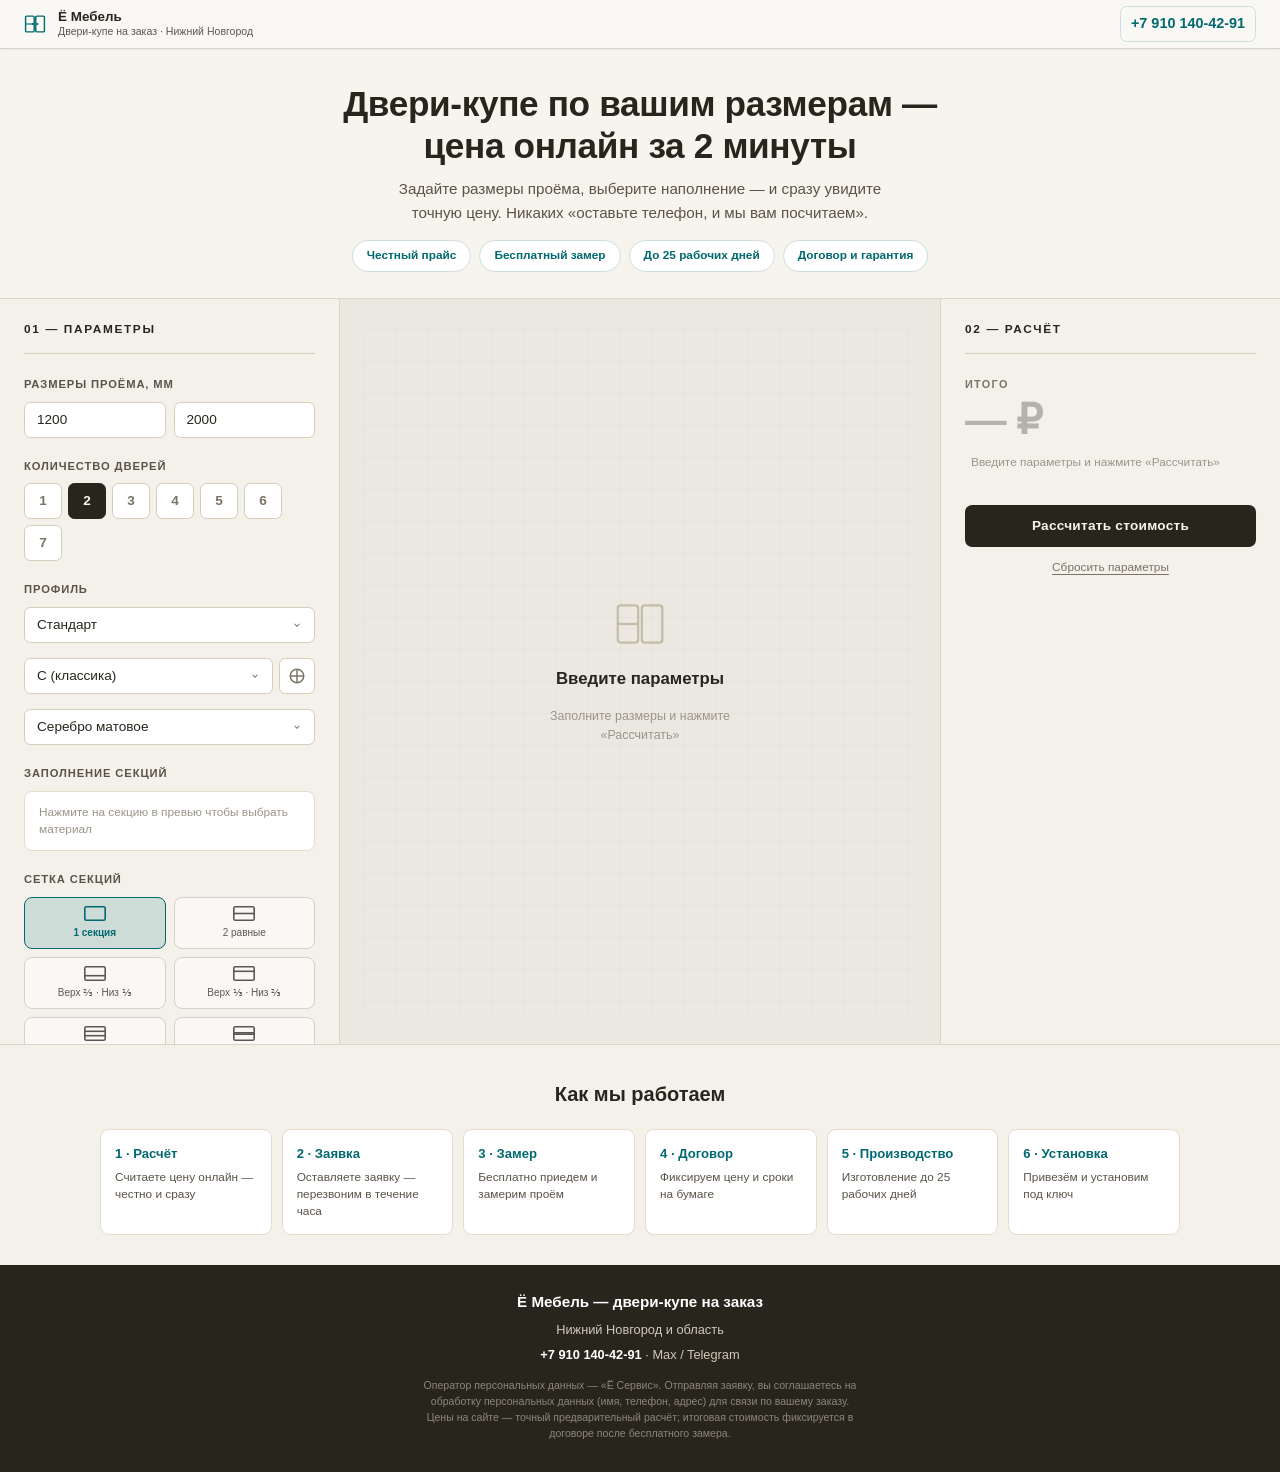
==== client/index.html @ 00cc5886 "client: Yo Mebel landing calculator - hero, order form, steps, footer, no internal breakdown" ====
<!DOCTYPE html>
<html lang="ru" data-theme="light">
<head>
<meta charset="UTF-8">
<meta name="viewport" content="width=device-width, initial-scale=1.0">
<title>Двери-купе на заказ в Нижнем Новгороде — цена онлайн за 2 минуты | Ё Мебель</title>
<meta name="description" content="Рассчитайте двери-купе по своим размерам онлайн: точная цена сразу, без звонков. Бесплатный замер по Нижнему Новгороду и области, изготовление до 25 рабочих дней, установка под ключ.">
<!-- Шрифт Satoshi (Fontshare CDN) отключён — приложение работает оффлайн с USB.
     Fallback: Helvetica Neue → Arial → системный sans-serif. См. --font в css/main.css. -->
<link rel="stylesheet" href="css/main.css?v=client1">
</head>
<body>

<!-- ============================================================
     HEADER
     ============================================================ -->
<header class="hdr">
  <div class="hdr-top">
    <a class="logo" href="#">
      <svg width="28" height="28" viewBox="0 0 28 28" fill="none">
        <rect x="2" y="4" width="11" height="20" rx="1.5" stroke="currentColor" stroke-width="1.8"/>
        <rect x="15" y="4" width="11" height="20" rx="1.5" stroke="currentColor" stroke-width="1.8"/>
        <line x1="2" y1="14" x2="13" y2="14" stroke="currentColor" stroke-width="1.4"/>
        <circle cx="11" cy="14" r="1.4" fill="currentColor"/>
        <circle cx="17" cy="14" r="1.4" fill="currentColor"/>
      </svg>
      <div>
        <div class="logo-name">Ё Мебель</div>
        <div class="logo-tag">Двери-купе на заказ · Нижний Новгород</div>
      </div>
    </a>
    <div class="hdr-actions">
      <a class="client-hdr-phone" href="tel:+79101404291">+7 910 140-42-91</a>
    </div>
  </div>
  <nav class="nav-tabs" id="navTabs" style="display:none">
    <a class="nav-tab active" href="#kupe" data-tab="kupe">Двери-купе</a>
  </nav>
</header>

<!-- ============================================================
     MODULE: ДВЕРИ-КУПЕ — 3-column редизайн (Phase 5)
     ============================================================ -->
<div class="module-page active" id="page-kupe">

  <!-- CLIENT: hero вместо служебного топбара -->
  <section class="client-hero">
    <h1>Двери-купе по вашим размерам —<br>цена онлайн за 2&nbsp;минуты</h1>
    <p>Задайте размеры проёма, выберите наполнение — и сразу увидите точную цену. Никаких «оставьте телефон, и мы вам посчитаем».</p>
    <div class="client-hero-badges">
      <span>Честный прайс</span>
      <span>Бесплатный замер</span>
      <span>До 25 рабочих дней</span>
      <span>Договор и гарантия</span>
    </div>
    <span id="kupeVersion" style="display:none"></span>
  </section>

  <!-- 3-колонная сетка -->
  <div class="kupe-3col">

    <!-- LEFT: 01 — ПАРАМЕТРЫ -->
    <aside class="kupe-col kupe-col-left" id="panelForm">
      <div class="kupe-col-head">01 — ПАРАМЕТРЫ</div>

      <div id="kupeForm" class="kupe-form-list">

        <div class="kupe-sec">
          <div class="kupe-sec-lbl">Размеры проёма, мм</div>
          <div class="kupe-row-2">
            <input class="kupe-inp" id="width" type="number" value="1200" min="400" max="4000" placeholder="Ширина">
            <input class="kupe-inp" id="height" type="number" value="2000" min="600" max="3000" placeholder="Высота">
          </div>
        </div>

        <div class="kupe-sec">
          <div class="kupe-sec-lbl">Количество дверей</div>
          <div class="kupe-chips" id="doorCountChips">
            <button class="kupe-chip" data-val="1">1</button>
            <button class="kupe-chip kupe-chip-active" data-val="2">2</button>
            <button class="kupe-chip" data-val="3">3</button>
            <button class="kupe-chip" data-val="4">4</button>
            <button class="kupe-chip" data-val="5">5</button>
            <button class="kupe-chip" data-val="6">6</button>
            <button class="kupe-chip" data-val="7">7</button>
          </div>
          <select id="doorCount" style="display:none" onchange="onDoorCountChange()">
            <option value="1">1</option><option value="2" selected>2</option>
            <option value="3">3</option><option value="4">4</option>
            <option value="5">5</option><option value="6">6</option>
            <option value="7">7</option>
          </select>
        </div>

        <div id="singlePartRow" style="display:none">
          <div class="tog-row partition-row">
            <div>
              <div class="tog-lbl" style="display:flex;align-items:center;gap:6px;color:var(--color-primary)">
                <svg width="14" height="14" viewBox="0 0 24 24" fill="none" stroke="currentColor" stroke-width="2"><rect x="3" y="3" width="8" height="18" rx="1.5"/><rect x="13" y="3" width="8" height="18" rx="1.5" opacity=".35" stroke-dasharray="3 2"/></svg>
                Одиночная перегородка
              </div>
              <div class="tog-desc">Оплачивается 1 дверь</div>
            </div>
            <label class="toggle"><input type="checkbox" id="singlePartition"><span class="t-slider"></span></label>
          </div>
        </div>

        <div class="kupe-sec">
          <div class="kupe-sec-lbl">Профиль</div>
          <select class="kupe-sel" id="profileFamily" onchange="onProfileFamilyChange()" title="Семейство профилей"></select>
          <div class="profile-with-preview" style="margin-top:8px">
            <select class="kupe-sel" id="profileSystem" onchange="onProfileSystemChange()" title="Конкретный профиль семейства" style="flex:1"></select>
            <button class="btn-icon profile-sec-btn" type="button" onclick="showProfileSection()" title="Показать сечение профиля">
              <svg width="18" height="18" viewBox="0 0 24 24" fill="none" stroke="currentColor" stroke-width="2"><circle cx="12" cy="12" r="9"/><line x1="12" y1="3" x2="12" y2="21"/><line x1="3" y1="12" x2="21" y2="12"/></svg>
            </button>
          </div>
          <select class="kupe-sel" id="profileColor" onchange="onProfileColorChange()" style="margin-top:8px" title="Цвет профиля"></select>
          <input type="hidden" id="profMarkup" value="0">
        </div>

        <!-- CLIENT: массовые операции скрыты (менеджерский инструмент);
             селекты оставлены скрытыми — их заполняет JS-инициализация -->
        <div class="kupe-sec" id="bulkPanel" style="display:none">
          <select id="bulkFillSel"></select>
          <select id="bulkCopyFrom"></select>
          <select id="bulkCopyTo"></select>
        </div>

        <div class="kupe-sec">
          <div class="kupe-sec-lbl">Заполнение секций</div>
          <div class="kupe-fills-list" id="kupeFillsList">
            <div class="kupe-hint">Нажмите на секцию в превью чтобы выбрать материал</div>
          </div>
        </div>

        <div class="kupe-sec">
          <div class="kupe-sec-lbl">Сетка секций</div>
          <div class="sect-grid" id="sectionsGrid"></div>
          <div id="dividersBlock" style="display:none;flex-direction:column;gap:var(--sp3);margin-top:8px"></div>
        </div>

        <div class="kupe-sec">
          <div class="kupe-sec-lbl">Фурнитура и работа</div>
          <div class="tog-row">
            <div>
              <div class="tog-lbl">Доводчик</div>
              <div class="tog-desc">+7 000 ₽ за дверь</div>
            </div>
            <label class="toggle"><input type="checkbox" id="softClose"><span class="t-slider"></span></label>
          </div>
          <div class="tog-row" id="complexRow" style="display:none;margin-top:6px">
            <div>
              <div class="tog-lbl">Сложная сборка <span class="badge badge-w" style="margin-left:5px">Авто</span></div>
              <div class="tog-desc" id="complexDesc">+6 000 ₽ за дверь (более 4 вставок)</div>
            </div>
            <label class="toggle"><input type="checkbox" id="complexWork" disabled checked><span class="t-slider"></span></label>
          </div>
        </div>

        <input type="hidden" id="fillMarkup" value="0">

      </div><!-- /kupeForm -->

      <!-- SECTION EDITOR -->
      <div id="sectionEditor" style="display:none;flex-direction:column;gap:var(--sp4)">
        <!-- v1.3 — Заметная кнопка возврата к основной форме -->
        <button class="sec-back-btn" type="button" onclick="closeSectionEditor()">
          <svg width="16" height="16" viewBox="0 0 24 24" fill="none" stroke="currentColor" stroke-width="2.4"><polyline points="15 18 9 12 15 6"/></svg>
          <span>Назад к параметрам</span>
        </button>
        <!-- v1.2 — Door tabs (быстрое переключение между дверями) -->
        <div id="doorEditTabs" class="door-edit-tabs"></div>
        <!-- v1.2 — Per-door section grid override -->
        <div id="doorSectOptCard" class="card" style="display:none">
          <div class="card-body" style="gap:8px">
            <div class="dso-head">
              <div class="dso-title">Сетка секций · <span id="dsoDoorNum">Дверь 1</span></div>
              <label class="toggle dso-toggle"><input type="checkbox" id="doorSectIndiv" onchange="onToggleDoorSectIndiv()"><span class="t-slider"></span></label>
            </div>
            <div id="dsoCurrentLabel" class="dso-current"></div>
            <div id="doorSectGrid" class="sect-grid" style="display:none"></div>
            <button id="dsoApplyAll" class="btn-secondary" type="button" onclick="applySectOptToAllDoors()" style="display:none;margin-top:6px">Применить эту сетку ко всем дверям</button>
          </div>
        </div>
        <div class="card">
          <div class="card-head" style="display:flex;align-items:center;gap:var(--sp3);padding:var(--sp3) var(--sp4)">
            <div class="card-title" id="sectionEditorTitle">Дверь 1</div>
          </div>
          <div class="card-body" style="padding-top:0;max-height:440px;overflow-y:auto">
            <input type="search" id="matSearch" class="kupe-mat-search" placeholder="🔍 Поиск материала..." oninput="filterMaterials(this.value)">
            <div id="sectionMaterialList"></div>
          </div>
        </div>
        <div class="card" id="texRotCard" style="display:none" title="Поворачивает текстуру ЛДСП на 90°. Используется когда дверь шире 1830 мм — длина листа (2750 мм) пойдёт по горизонтали.">
          <div class="card-body">
            <div class="tog-row" id="texRotRow">
              <div>
                <div class="tog-lbl">Горизонтальная укладка ЛДСП</div>
                <div class="tog-desc" id="texRotDesc">Лист 2750×1830 мм · поворот текстуры на 90°</div>
              </div>
              <label class="toggle" title="Применяется когда дверь шире 1830 мм"><input type="checkbox" id="texRotToggle" onchange="onTexRotToggle()"><span class="t-slider"></span></label>
            </div>
          </div>
        </div>
        <div class="card" id="filmCard">
          <div class="card-body">
            <div class="tog-row" id="filmRow">
              <div>
                <div class="tog-lbl">Защитная плёнка</div>
                <div class="tog-desc" id="filmDesc">Армировочная · 240 ₽/м²</div>
              </div>
              <label class="toggle"><input type="checkbox" id="filmToggle"><span class="t-slider"></span></label>
            </div>
          </div>
        </div>
        <div class="card sec-actions-sticky">
          <div class="card-body" style="display:flex;gap:var(--sp2);flex-direction:column">
            <button class="btn-secondary sec-apply-btn" onclick="applyToAllSections()">Применить ко всем&nbsp;секциям этой двери</button>
            <button class="btn-secondary sec-apply-btn" onclick="applyToAllDoors()">Применить ко всем&nbsp;дверям</button>
          </div>
        </div>
      </div>
    </aside>

    <!-- CENTER: визуализация -->
    <main class="kupe-col kupe-col-center" id="kupeVizCol">
      <div class="kupe-viz-stage" id="kupeVizStage">
        <div class="kupe-empty" id="emptyState">
          <svg width="52" height="52" viewBox="0 0 28 28" fill="none" stroke="currentColor" stroke-width="1.2"><rect x="2" y="4" width="11" height="20" rx="1.5"/><rect x="15" y="4" width="11" height="20" rx="1.5"/><line x1="2" y1="14" x2="13" y2="14"/></svg>
          <h3>Введите параметры</h3>
          <p>Заполните размеры и нажмите «Рассчитать»</p>
        </div>
        <div class="kupe-viz-area" id="kupeVizArea" style="display:none">
          <div class="viz-room" id="vizRoom"></div>
          <div class="kupe-proj-badge" id="kupeProjBadge">
            <div class="kupe-proj-num">ПРОЕКТ № <span id="kupeProjNum">—</span></div>
            <div class="kupe-proj-meta" id="kupeProjMeta">— × — мм · — ДВЕРЕЙ</div>
          </div>
        </div>
      </div>
    </main>

    <!-- RIGHT: 02 — РАСЧЁТ -->
    <aside class="kupe-col kupe-col-right" id="resultPanel">
      <div class="kupe-col-head">02 — РАСЧЁТ</div>

      <div id="kupeResultEmpty">
        <div class="kupe-hero-lbl">ИТОГО</div>
        <div class="kupe-hero-price" style="opacity:.3">— ₽</div>
        <div class="kupe-hint" style="margin-bottom:16px">Введите параметры и нажмите «Рассчитать»</div>
        <button class="kupe-btn-calc" onclick="calculate()">Рассчитать стоимость</button>
        <button class="kupe-btn-link" onclick="resetForm()">Сбросить параметры</button>
      </div>

      <div id="resultContent" style="display:none;flex-direction:column;gap:var(--sp4)"></div>
    </aside>

  </div>

  <!-- CLIENT: как мы работаем -->
  <section class="client-steps-wrap">
    <h2>Как мы работаем</h2>
    <div class="client-steps">
      <div class="client-step"><b>1 · Расчёт</b><span>Считаете цену онлайн — честно и сразу</span></div>
      <div class="client-step"><b>2 · Заявка</b><span>Оставляете заявку — перезвоним в течение часа</span></div>
      <div class="client-step"><b>3 · Замер</b><span>Бесплатно приедем и замерим проём</span></div>
      <div class="client-step"><b>4 · Договор</b><span>Фиксируем цену и сроки на бумаге</span></div>
      <div class="client-step"><b>5 · Производство</b><span>Изготовление до 25 рабочих дней</span></div>
      <div class="client-step"><b>6 · Установка</b><span>Привезём и установим под ключ</span></div>
    </div>
  </section>

  <!-- CLIENT: футер -->
  <footer class="client-footer">
    <div class="client-footer-brand">Ё Мебель — двери-купе на заказ</div>
    <div>Нижний Новгород и область</div>
    <div><a href="tel:+79101404291">+7 910 140-42-91</a> · Max / Telegram</div>
    <div class="client-footer-legal">Оператор персональных данных — «Ё Сервис». Отправляя заявку, вы соглашаетесь на обработку персональных данных (имя, телефон, адрес) для связи по вашему заказу. Цены на сайте — точный предварительный расчёт; итоговая стоимость фиксируется в договоре после бесплатного замера.</div>
  </footer>

  <!-- v1.4: мобильная нижняя панель — видна только на экранах ≤768px -->
  <div class="kupe-mobile-bar" id="kupeMobileBar">
    <button type="button" class="kupe-mbar-total" onclick="kupeMobileScrollResults()" title="К деталям расчёта">
      <span class="kupe-mbar-lbl">Итого</span>
      <span class="kupe-mbar-price" id="kupeMobileTotal">— ₽</span>
    </button>
    <button type="button" class="kupe-mbar-calc" onclick="kupeMobileCalc()">Рассчитать</button>
  </div>
</div>

<!-- Profile section modal -->
<div id="profileSectionModal" class="psec-modal" style="display:none">
  <div class="psec-modal-backdrop" onclick="closeProfileSection()"></div>
  <div class="psec-modal-panel">
    <div class="psec-modal-bar">
      <span class="psec-modal-title" id="psecModalTitle">Сечение профиля</span>
      <button class="psec-modal-close" type="button" onclick="closeProfileSection()" aria-label="Закрыть">✕</button>
    </div>
    <div class="psec-modal-body">
      <div class="psec-modal-img-wrap">
        <img id="psecModalImg" alt="Сечение профиля" class="psec-modal-img">
        <div id="psecModalPlaceholder" class="psec-modal-placeholder" style="display:none">
          <svg width="48" height="48" viewBox="0 0 24 24" fill="none" stroke="currentColor" stroke-width="1.4"><circle cx="12" cy="12" r="9"/><line x1="12" y1="3" x2="12" y2="21"/><line x1="3" y1="12" x2="21" y2="12"/></svg>
          <p>Сечение для этой системы пока не добавлено в каталог.</p>
          <p class="psec-modal-placeholder-hint">Будет извлечено из техкаталога Аристо в следующих обновлениях.</p>
        </div>
      </div>
      <div class="psec-modal-meta" id="psecModalMeta"></div>
      <div class="psec-modal-desc" id="psecModalDesc"></div>
    </div>
  </div>
</div>

<!-- CLIENT: модал «Оформить заявку» — форма + мессенджеры -->
<div id="orderModal" class="psec-modal" style="display:none">
  <div class="psec-modal-backdrop" onclick="closeOrderModal()"></div>
  <div class="psec-modal-panel">
    <div class="psec-modal-bar">
      <span class="psec-modal-title">Оформить заявку</span>
      <button class="psec-modal-close" type="button" onclick="closeOrderModal()" aria-label="Закрыть">✕</button>
    </div>
    <div class="psec-modal-body">

      <div id="orderFormBox" class="order-form">
        <pre id="orderText" class="order-text order-text-compact"></pre>
        <div class="order-field">
          <label for="ordName">Ваше имя *</label>
          <input class="kupe-inp" id="ordName" type="text" placeholder="Иван">
        </div>
        <div class="order-field">
          <label for="ordPhone">Телефон *</label>
          <input class="kupe-inp" id="ordPhone" type="tel" placeholder="+7 ___ ___-__-__">
        </div>
        <div class="order-row-2">
          <div class="order-field">
            <label for="ordCity">Город</label>
            <input class="kupe-inp" id="ordCity" type="text" value="Нижний Новгород">
          </div>
          <div class="order-field">
            <label for="ordAddr">Адрес (для замера)</label>
            <input class="kupe-inp" id="ordAddr" type="text" placeholder="улица, дом">
          </div>
        </div>
        <label class="order-check"><input type="checkbox" id="ordMeasure" checked> Нужен бесплатный замер</label>
        <label class="order-check"><input type="checkbox" id="ordInstall" checked> Нужна установка (+13%, от 5 000 ₽)</label>
        <div class="order-field">
          <label for="ordComment">Комментарий</label>
          <input class="kupe-inp" id="ordComment" type="text" placeholder="Когда удобно позвонить, пожелания…">
        </div>
        <label class="order-check order-consent" id="ordConsentRow"><input type="checkbox" id="ordConsent" checked> Соглашаюсь на обработку персональных данных (оператор — «Ё Сервис»)</label>
        <button type="button" class="kupe-btn-order order-btn" id="ordSubmitBtn" onclick="submitOrder()">Отправить заявку</button>
        <p class="order-hint">Или отправьте расчёт нам в мессенджер сами — текст скопируется автоматически:</p>
        <div class="order-actions">
          <button type="button" class="order-btn order-btn-max" id="orderMaxBtn" style="display:none" onclick="orderOpenMessenger('max')">Написать в Max</button>
          <button type="button" class="order-btn order-btn-tg" id="orderTgBtn" style="display:none" onclick="orderOpenMessenger('tg')">Написать в Telegram</button>
        </div>
        <div class="order-phone-row">
          <span>Телефон:</span>
          <a id="orderPhoneLink" class="order-phone" href="tel:+79101404291">+7 910 140-42-91</a>
        </div>
      </div>

      <div id="orderDoneBox" class="order-done" style="display:none">
        <div class="order-done-icon">✓</div>
        <p id="orderDoneText" class="order-lead"></p>
        <div class="order-actions">
          <button type="button" class="order-btn order-btn-max" onclick="orderOpenMessenger('max')">Написать в Max</button>
          <button type="button" class="order-btn order-btn-tg" onclick="orderOpenMessenger('tg')">Написать в Telegram</button>
        </div>
        <div class="order-phone-row">
          <span>Телефон:</span>
          <a class="order-phone" href="tel:+79101404291">+7 910 140-42-91</a>
        </div>
        <button type="button" class="kupe-btn-out order-btn" onclick="closeOrderModal()">Закрыть</button>
      </div>

    </div>
  </div>
</div>

<!-- KP modal -->
<div id="kpDocument">
  <div class="kp-modal-bar">
    <span style="font-weight:600;font-size:.9rem;color:#333">Коммерческое предложение — предпросмотр</span>
    <div class="kp-modal-actions">
      <button class="kp-btn-print" onclick="window.print()">
        <svg width="16" height="16" viewBox="0 0 24 24" fill="none" stroke="currentColor" stroke-width="2.2"><polyline points="6 9 6 2 18 2 18 9"/><path d="M6 18H4a2 2 0 0 1-2-2v-5a2 2 0 0 1 2-2h16a2 2 0 0 1 2 2v5a2 2 0 0 1-2 2h-2"/><rect x="6" y="14" width="12" height="8"/></svg>
        Печать / PDF
      </button>
      <button class="kp-btn-close" onclick="closeKP()">✕ Закрыть</button>
    </div>
  </div>
  <div class="kp-page" id="kpPageContent"></div>
</div>

<!-- 1. Данные -->
<script src="data/fillings.js?v=client1"></script>
<script src="data/profiles.js?v=client1"></script>
<script src="data/lamarty.js?v=client1"></script>
<script src="data/profile-sections.js?v=client1"></script>

<!-- 2. Утилиты и store -->
<script src="js/utils.js?v=client1"></script>
<script src="js/store.js?v=client1"></script>

<!-- 3. Router -->
<script src="js/router.js?v=client1"></script>

<!-- 4. Shared layers -->
<script src="js/shared-kp.js?v=client1"></script>

<!-- 5. Модуль купе -->
<script src="js/kupe.js?v=client1"></script>
</body>
</html>
---- client/css/main.css ----
/* ============================================================
   DESIGN TOKENS
   ============================================================ */
:root,[data-theme="light"]{
  --color-bg:#f7f6f2;
  --color-surface:#f9f8f5;
  --color-surface-2:#fbfbf9;
  --color-surface-offset:#f3f0ec;
  --color-surface-offset-2:#edeae5;
  --color-surface-dynamic:#e6e4df;
  --color-divider:#dcd9d5;
  --color-border:#d4d1ca;
  --color-text:#28251d;
  --color-text-muted:#5a5852;   /* было #7a7974 — контраст с #ebe8e2 ~ 6.4:1 (WCAG AA: 4.5:1) */
  --color-text-faint:#7a7672;   /* было #bab9b4 — контраст ~ 4.0:1 (WCAG AA Large: 3:1) */
  --color-primary:#01696f;
  --color-primary-hover:#0c4e54;
  --color-primary-active:#0f3638;
  --color-primary-highlight:#cedcd8;
  --color-success:#437a22;
  --color-success-highlight:#d4dfcc;
  --color-warning:#964219;
  --color-warning-highlight:#ddcfc6;
  --color-error:#a12c7b;
  --color-blue:#006494;
  --color-blue-highlight:#c6d8e4;
  --radius-sm:.375rem;--radius-md:.5rem;--radius-lg:.75rem;
  --radius-xl:1rem;--radius-2xl:1.25rem;--radius-full:9999px;
  --shadow-sm:0 1px 2px oklch(0.2 0.01 80/.06);
  --shadow-md:0 4px 12px oklch(0.2 0.01 80/.08);
  --shadow-lg:0 12px 32px oklch(0.2 0.01 80/.12);
  --sp1:.25rem;--sp2:.5rem;--sp3:.75rem;--sp4:1rem;
  --sp5:1.25rem;--sp6:1.5rem;--sp8:2rem;--sp10:2.5rem;--sp12:3rem;
  --tx-xs:clamp(.75rem,.7rem+.25vw,.875rem);
  --tx-sm:clamp(.875rem,.8rem+.35vw,1rem);
  --tx-base:clamp(1rem,.95rem+.25vw,1.125rem);
  --tx-lg:clamp(1.125rem,1rem+.75vw,1.5rem);
  --font:'Segoe UI','Helvetica Neue','Arial',sans-serif;
  --trans:180ms cubic-bezier(.16,1,.3,1);
}
[data-theme="dark"]{
  --color-bg:#171614;--color-surface:#1c1b19;--color-surface-2:#201f1d;
  --color-surface-offset:#1d1c1a;--color-divider:#262523;--color-border:#393836;
  --color-text:#cdccca;--color-text-muted:#797876;--color-text-faint:#5a5957;
  --color-primary:#4f98a3;--color-primary-hover:#227f8b;--color-primary-active:#1a626b;
  --color-primary-highlight:#313b3b;
  --color-success:#6daa45;--color-success-highlight:#3a4435;
  --color-warning:#bb653b;--color-warning-highlight:#564942;
  --color-blue:#5591c7;--color-blue-highlight:#3a4550;
  --shadow-sm:0 1px 2px oklch(0 0 0/.2);
  --shadow-md:0 4px 12px oklch(0 0 0/.3);
  --shadow-lg:0 12px 32px oklch(0 0 0/.4);
}

/* ============================================================
   RESET & BASE
   ============================================================ */
*,*::before,*::after{box-sizing:border-box;margin:0;padding:0}
html{-webkit-font-smoothing:antialiased;scroll-behavior:smooth}
body{min-height:100dvh;font-family:var(--font);font-size:var(--tx-sm);color:var(--color-text);background:var(--color-bg);line-height:1.5}
input,select,button,textarea{font:inherit;color:inherit}
button{cursor:pointer;background:none;border:none}

/* ============================================================
   HEADER + NAVIGATION TABS
   ============================================================ */
.hdr{
  position:sticky;top:0;z-index:50;
  background:var(--color-surface);
  border-bottom:1px solid var(--color-border);
  box-shadow:var(--shadow-sm);
}
.hdr-top{
  display:flex;align-items:center;justify-content:space-between;
  padding:6px var(--sp6);
  min-height:38px;
}
.hdr .logo svg{width:22px;height:22px}
.hdr .logo-name{font-size:.84rem;line-height:1.1}
.hdr .logo-tag{font-size:.66rem;line-height:1.1;margin-top:1px}
.logo{display:flex;align-items:center;gap:var(--sp3);text-decoration:none;color:var(--color-text)}
.logo svg{color:var(--color-primary)}
.logo-name{font-weight:700;font-size:var(--tx-base)}
.logo-tag{font-size:var(--tx-xs);color:var(--color-text-muted);font-weight:400}
.hdr-actions{display:flex;gap:var(--sp2)}
.btn-icon{
  display:flex;align-items:center;justify-content:center;
  width:36px;height:36px;border-radius:var(--radius-md);
  color:var(--color-text-muted);transition:all var(--trans);
}
.btn-icon:hover{color:var(--color-text);background:var(--color-surface-offset)}

/* Tabs bar */
.nav-tabs{
  display:flex;gap:0;
  padding:0 var(--sp6);
  overflow-x:auto;
  -webkit-overflow-scrolling:touch;
  scrollbar-width:none;
}
.nav-tabs::-webkit-scrollbar{display:none}
.nav-tab{
  display:flex;align-items:center;gap:var(--sp2);
  padding:6px 14px;
  font-size:var(--tx-xs);
  font-weight:600;
  color:var(--color-text-muted);
  text-decoration:none;
  border-bottom:2.5px solid transparent;
  white-space:nowrap;
  transition:color var(--trans),border-color var(--trans);
}
.nav-tab:hover{color:var(--color-text)}
.nav-tab.active{color:var(--color-primary);border-bottom-color:var(--color-primary)}
.nav-tab svg{width:14px;height:14px;flex-shrink:0}
.nav-tab .tab-badge{
  display:inline-flex;align-items:center;justify-content:center;
  height:18px;padding:0 6px;border-radius:var(--radius-full);
  background:var(--color-surface-offset);
  font-size:10px;font-weight:700;color:var(--color-text-faint);
  text-transform:uppercase;letter-spacing:.04em;
}

/* ============================================================
   MODULE PAGES
   ============================================================ */
.module-page{display:none}
.module-page.active{display:block}

/* ============================================================
   LAYOUT (used by kupe module)
   ============================================================ */
.app-body{
  display:grid;
  grid-template-columns:400px 1fr;
  min-height:calc(100dvh - 95px);
}
.panel-form{
  background:var(--color-surface);
  border-right:1px solid var(--color-border);
  padding:var(--sp6);
  overflow-y:auto;
  display:flex;flex-direction:column;gap:var(--sp5);
}
.panel-result{
  padding:var(--sp6);
  display:flex;flex-direction:column;gap:var(--sp5);
  overflow-y:auto;
}

/* ============================================================
   PLACEHOLDER PAGE (for future modules)
   ============================================================ */
.placeholder-page{
  display:flex;flex-direction:column;align-items:center;justify-content:center;
  min-height:calc(100dvh - 95px);
  text-align:center;padding:3rem;gap:1.5rem;
  color:var(--color-text-muted);
}
.placeholder-icon{
  width:80px;height:80px;
  display:flex;align-items:center;justify-content:center;
  border-radius:var(--radius-2xl);
  background:var(--color-surface-offset);
  color:var(--color-text-faint);
}
.placeholder-page h2{font-size:var(--tx-lg);font-weight:700;color:var(--color-text)}
.placeholder-page p{max-width:40ch;font-size:var(--tx-sm);line-height:1.6}
.placeholder-features{
  display:flex;flex-wrap:wrap;gap:var(--sp2);justify-content:center;margin-top:var(--sp4);
}
.placeholder-chip{
  display:flex;align-items:center;gap:var(--sp2);
  padding:var(--sp2) var(--sp4);
  background:var(--color-surface);
  border:1px solid var(--color-border);
  border-radius:var(--radius-full);
  font-size:var(--tx-xs);font-weight:500;
  color:var(--color-text-muted);
}

/* ============================================================
   CARDS
   ============================================================ */
.card{
  background:var(--color-surface-2);
  border:1px solid var(--color-border);
  border-radius:var(--radius-xl);
  overflow:hidden;
}
.card-head{
  display:flex;align-items:center;gap:var(--sp3);
  padding:var(--sp4) var(--sp5);
  background:var(--color-surface-offset);
  border-bottom:1px solid var(--color-border);
}
.step-num{
  width:22px;height:22px;
  background:var(--color-primary);color:#fff;
  border-radius:50%;display:flex;align-items:center;justify-content:center;
  font-size:11px;font-weight:700;flex-shrink:0;
}
.card-title{font-size:var(--tx-sm);font-weight:600}
.card-body{padding:var(--sp4) var(--sp5);display:flex;flex-direction:column;gap:var(--sp4)}

/* ============================================================
   FORM CONTROLS
   ============================================================ */
.field{display:flex;flex-direction:column;gap:var(--sp2)}
.field-row{display:grid;grid-template-columns:1fr 1fr;gap:var(--sp3)}
.lbl{font-size:var(--tx-xs);font-weight:600;color:var(--color-text-muted);text-transform:uppercase;letter-spacing:.04em}
.lbl-hint{font-weight:400;text-transform:none;letter-spacing:0;font-size:var(--tx-xs);color:var(--color-text-faint);margin-left:var(--sp1)}
.inp{
  height:38px;background:var(--color-surface);border:1px solid var(--color-border);border-radius:var(--radius-md);
  padding:0 var(--sp3);font-size:var(--tx-sm);width:100%;transition:border-color var(--trans),box-shadow var(--trans);
}
.inp:focus{outline:none;border-color:var(--color-primary);box-shadow:0 0 0 3px oklch(from var(--color-primary) l c h/.15)}
.sel{
  height:38px;background:var(--color-surface);border:1px solid var(--color-border);border-radius:var(--radius-md);
  padding:0 36px 0 var(--sp3);font-size:var(--tx-sm);width:100%;
  -webkit-appearance:none;appearance:none;
  background-image:url("data:image/svg+xml,%3Csvg xmlns='http://www.w3.org/2000/svg' width='12' height='12' viewBox='0 0 24 24' fill='none' stroke='%237a7974' stroke-width='2.5'%3E%3Cpath d='M6 9l6 6 6-6'/%3E%3C/svg%3E");
  background-repeat:no-repeat;background-position:right 12px center;transition:border-color var(--trans);cursor:pointer;
}
.sel:focus{outline:none;border-color:var(--color-primary);box-shadow:0 0 0 3px oklch(from var(--color-primary) l c h/.15)}
.tog-row{
  display:flex;align-items:center;justify-content:space-between;
  padding:var(--sp3) var(--sp4);background:var(--color-surface-offset);border-radius:var(--radius-md);gap:var(--sp3);
}
.tog-lbl{font-size:var(--tx-sm);font-weight:500}
.tog-desc{font-size:var(--tx-xs);color:var(--color-text-muted)}
.toggle{position:relative;width:40px;height:22px;flex-shrink:0}
.toggle input{opacity:0;width:0;height:0}
.t-slider{position:absolute;inset:0;background:var(--color-border);border-radius:var(--radius-full);transition:background var(--trans);cursor:pointer}
.t-slider::before{content:'';position:absolute;left:3px;top:3px;width:16px;height:16px;background:#fff;border-radius:50%;transition:transform var(--trans);box-shadow:var(--shadow-sm)}
.toggle input:checked+.t-slider{background:var(--color-primary)}
.toggle input:checked+.t-slider::before{transform:translateX(18px)}

/* Partition row */
.partition-row{border:1.5px solid var(--color-primary-highlight);background:color-mix(in srgb,var(--color-primary) 4%,var(--color-surface));border-radius:var(--radius-md)}

/* Section buttons */
.sect-grid{display:grid;grid-template-columns:1fr 1fr;gap:var(--sp2)}
.sect-btn{
  height:52px;display:flex;flex-direction:column;align-items:center;justify-content:center;gap:4px;
  border-radius:var(--radius-md);border:1.5px solid var(--color-border);background:var(--color-surface);
  font-size:10px;font-weight:500;color:var(--color-text-muted);transition:all var(--trans);white-space:nowrap;padding:0 var(--sp2);
}
.sect-btn:hover{border-color:var(--color-primary);color:var(--color-primary)}
.sect-btn.active{border-color:var(--color-primary);background:var(--color-primary-highlight);color:var(--color-primary);font-weight:700}

/* Markup input */
.inp-markup{
  height:38px;background:var(--color-surface);border:1px solid var(--color-border);border-radius:var(--radius-md);
  padding:0 var(--sp3);font-size:var(--tx-sm);width:72px;transition:border-color var(--trans);text-align:center;
}
.inp-markup:focus{outline:none;border-color:var(--color-primary);box-shadow:0 0 0 3px oklch(from var(--color-primary) l c h/.15)}

/* ============================================================
   MATERIAL CLASSES
   ============================================================ */
.mat-mirror{background:linear-gradient(135deg,#bcceda 0%,#ddeef6 18%,#aac4d2 38%,#d5eaf4 56%,#a4bec8 76%,#c4d9e6 100%)}
.mat-mirror::after{content:'';position:absolute;inset:0;background:linear-gradient(42deg,transparent 22%,rgba(255,255,255,.4) 46%,transparent 66%);pointer-events:none;z-index:1}
.mat-glass{background:linear-gradient(135deg,rgba(178,214,234,.72) 0%,rgba(222,242,252,.8) 28%,rgba(155,200,224,.65) 58%,rgba(202,232,248,.76) 100%)}
.mat-glass::after{content:'';position:absolute;inset:0;background:linear-gradient(42deg,transparent 22%,rgba(255,255,255,.36) 46%,transparent 66%);pointer-events:none;z-index:1}
.mat-tinted{background:linear-gradient(135deg,rgba(68,80,62,.62) 0%,rgba(90,106,80,.72) 40%,rgba(52,63,48,.66) 70%,rgba(80,95,72,.62) 100%)}
.mat-lacobel-white{background:linear-gradient(155deg,#efefef 0%,#fbfbfb 35%,#e8e8e8 65%,#f5f5f5 100%)}
.mat-lacobel-black{background:linear-gradient(155deg,#252525 0%,#353535 35%,#1c1c1c 65%,#2a2a2a 100%)}
.mat-ldsp-wood{background:linear-gradient(155deg,#c2a06e 0%,#ceb07e 25%,#b68e5c 50%,#c6a676 75%,#b68e5c 100%)}
.mat-ldsp-white{background:linear-gradient(155deg,#eaeaea 0%,#f5f5f5 35%,#e2e2e2 65%,#efefef 100%)}
.mat-satin{background:linear-gradient(135deg,rgba(202,210,217,.88) 0%,rgba(226,233,240,.92) 28%,rgba(184,196,206,.82) 58%,rgba(214,224,232,.88) 100%)}
.mat-bronze-mirror{background:linear-gradient(135deg,#be8658 0%,#d29e6e 25%,#a67046 50%,#c88e5e 75%,#986040 100%)}
.mat-bronze-mirror::after{content:'';position:absolute;inset:0;background:linear-gradient(42deg,transparent 22%,rgba(255,200,140,.32) 46%,transparent 66%);pointer-events:none;z-index:1}
.mat-graphite-mirror{background:linear-gradient(135deg,#565c64 0%,#72788a 25%,#464c54 50%,#62687a 75%,#3a4048 100%)}
.mat-graphite-mirror::after{content:'';position:absolute;inset:0;background:linear-gradient(42deg,transparent 22%,rgba(150,160,180,.28) 46%,transparent 66%);pointer-events:none;z-index:1}
.mat-dark-glass{background:linear-gradient(135deg,#2a2d35 0%,#3a3f4d 25%,#222530 50%,#32374a 75%,#1e2028 100%)}
.mat-film-white{background:linear-gradient(155deg,#f2f2f0 0%,#fafaf9 35%,#ececec 65%,#f5f5f4 100%)}
.mat-film-color{background:linear-gradient(135deg,#4a6fa5 0%,#5d82b8 30%,#3a5c8e 60%,#4e72a8 100%)}
.mat-default{background:linear-gradient(135deg,#d6d6d6 0%,#e9e9e9 40%,#c6c6c6 70%,#e0e0e0 100%)}

/* ============================================================
   VIZ
   ============================================================ */
.viz-wrap{background:var(--color-surface-2);border:1px solid var(--color-border);border-radius:var(--radius-xl);overflow:hidden}
.viz-header{display:flex;align-items:center;justify-content:space-between;padding:var(--sp4) var(--sp5);border-bottom:1px solid var(--color-border);background:var(--color-surface-offset);flex-wrap:wrap;gap:var(--sp2)}
.viz-title{font-size:var(--tx-sm);font-weight:600}
.viz-dims{font-size:var(--tx-xs);color:var(--color-text-muted);font-variant-numeric:tabular-nums}
.viz-room{width:100%;position:relative;overflow:hidden}

/* ============================================================
   RESULT PANEL
   ============================================================ */
.result-hero{background:linear-gradient(135deg,var(--color-primary) 0%,var(--color-primary-hover) 100%);border-radius:var(--radius-xl);padding:var(--sp6);color:#fff}
.rh-label{font-size:var(--tx-xs);opacity:.8;text-transform:uppercase;letter-spacing:.05em;font-weight:600}
.rh-value{font-size:clamp(2rem,3vw,2.8rem);font-weight:700;line-height:1.1;font-variant-numeric:tabular-nums;margin:var(--sp2) 0 var(--sp1)}
.rh-sub{font-size:var(--tx-xs);opacity:.7}
.rh-meta{display:flex;gap:var(--sp4);margin-top:var(--sp4);flex-wrap:wrap}
.rh-meta-item{display:flex;flex-direction:column;gap:2px}
.rh-meta-lbl{font-size:10px;opacity:.6;text-transform:uppercase;letter-spacing:.05em}
.rh-meta-val{font-size:var(--tx-sm);font-weight:600}
.bk-card{background:var(--color-surface);border:1px solid var(--color-border);border-radius:var(--radius-xl);overflow:hidden}
.bk-title{font-size:var(--tx-sm);font-weight:600;padding:var(--sp4) var(--sp5);border-bottom:1px solid var(--color-border);background:var(--color-surface-offset)}
.bk-list{padding:var(--sp2) 0}
.bk-item{display:flex;align-items:center;gap:var(--sp3);padding:var(--sp3) var(--sp5);transition:background var(--trans)}
.bk-item:hover{background:var(--color-surface-offset)}
.bk-item+.bk-item{border-top:1px solid var(--color-divider)}
.bk-dot{width:8px;height:8px;border-radius:50%;flex-shrink:0}
.bk-name{flex:1;font-size:var(--tx-sm);color:var(--color-text-muted)}
.bk-detail{font-size:var(--tx-xs);color:var(--color-text-faint)}
.bk-val{font-size:var(--tx-sm);font-weight:600;font-variant-numeric:tabular-nums;white-space:nowrap}
.bk-total{display:flex;align-items:center;justify-content:space-between;padding:var(--sp4) var(--sp5);border-top:2px solid var(--color-border);background:var(--color-surface-offset)}
.bk-total-lbl{font-weight:700;font-size:var(--tx-base)}
.bk-total-val{font-weight:700;font-size:var(--tx-lg);font-variant-numeric:tabular-nums;color:var(--color-primary)}
.prof-bk{background:var(--color-surface-2);border:1px solid var(--color-border);border-radius:var(--radius-xl);overflow:hidden}
.prof-bk-title{font-size:var(--tx-sm);font-weight:600;padding:var(--sp3) var(--sp5);border-bottom:1px solid var(--color-border);background:var(--color-surface-offset);color:var(--color-text-muted)}
.prof-row{display:grid;grid-template-columns:1fr auto auto auto;gap:var(--sp3);padding:var(--sp2) var(--sp5);font-size:var(--tx-xs);align-items:center}
.prof-row+.prof-row{border-top:1px solid var(--color-divider)}
.prof-row-h{font-weight:600;color:var(--color-text-muted);text-transform:uppercase;letter-spacing:.04em;font-size:10px;padding-bottom:var(--sp2);border-bottom:1px solid var(--color-border)}
.cr,.cp,.ct{text-align:right;font-variant-numeric:tabular-nums}.ct{font-weight:600}

/* Buttons */
.btn-calc{
  width:100%;height:44px;background:var(--color-primary);color:#fff;border-radius:var(--radius-lg);
  font-size:var(--tx-sm);font-weight:700;display:flex;align-items:center;justify-content:center;gap:var(--sp2);
  transition:background var(--trans),box-shadow var(--trans),transform var(--trans);box-shadow:var(--shadow-sm);
}
.btn-calc:hover{background:var(--color-primary-hover);box-shadow:var(--shadow-md);transform:translateY(-1px)}
.btn-calc:active{transform:translateY(0);background:var(--color-primary-active)}
.btn-reset{
  width:100%;height:36px;background:transparent;color:var(--color-text-muted);border:1px solid var(--color-border);
  border-radius:var(--radius-md);font-size:var(--tx-xs);font-weight:500;transition:all var(--trans);
}
.btn-reset:hover{color:var(--color-text);border-color:var(--color-text-muted)}

/* Badges */
.badge{display:inline-flex;align-items:center;height:20px;padding:0 .5rem;border-radius:9999px;font-size:10px;font-weight:700;text-transform:uppercase;letter-spacing:.05em}
.badge-w{background:var(--color-warning-highlight);color:var(--color-warning)}
.badge-s{background:var(--color-success-highlight);color:var(--color-success)}
.badge-b{background:var(--color-blue-highlight);color:var(--color-blue)}
.badge-p{background:var(--color-primary-highlight);color:var(--color-primary)}

/* Empty state */
.empty-st{flex:1;display:flex;flex-direction:column;align-items:center;justify-content:center;text-align:center;padding:4rem 2rem;color:var(--color-text-muted);gap:1rem}
.empty-st h3{color:var(--color-text);font-size:var(--tx-base);font-weight:600}
.empty-st p{font-size:var(--tx-xs);max-width:32ch}

/* ============================================================
   KP STYLES
   ============================================================ */
.kp-prepare{background:var(--color-surface);border:1.5px solid var(--color-primary-highlight);border-radius:var(--radius-xl);overflow:hidden}
.kp-prepare-head{display:flex;align-items:center;gap:var(--sp3);padding:var(--sp4) var(--sp5);background:color-mix(in srgb,var(--color-primary) 5%,var(--color-surface));border-bottom:1px solid var(--color-primary-highlight)}
.kp-prepare-title{font-size:var(--tx-sm);font-weight:700;color:var(--color-primary)}
.kp-prepare-body{padding:var(--sp4) var(--sp5);display:flex;flex-direction:column;gap:var(--sp4)}
.kp-row{display:flex;align-items:center;justify-content:space-between;gap:var(--sp3)}
.kp-row-label{font-size:var(--tx-sm);font-weight:500}
.kp-row-desc{font-size:var(--tx-xs);color:var(--color-text-muted)}
.kp-delivery-input{display:flex;align-items:center;gap:var(--sp2)}
.kp-delivery-input input{width:120px;height:36px;background:var(--color-surface-2);border:1px solid var(--color-border);border-radius:var(--radius-md);padding:0 var(--sp3);font-size:var(--tx-sm);text-align:right;transition:border-color var(--trans)}
.kp-delivery-input input:focus{outline:none;border-color:var(--color-primary)}
.kp-delivery-input span{font-size:var(--tx-sm);color:var(--color-text-muted);font-weight:500}
.kp-client-input{width:100%;height:36px;background:var(--color-surface-2);border:1px solid var(--color-border);border-radius:var(--radius-md);padding:0 var(--sp3);font-size:var(--tx-sm);transition:border-color var(--trans)}
.kp-client-input:focus{outline:none;border-color:var(--color-primary)}
.btn-kp{width:100%;height:44px;background:linear-gradient(135deg,var(--color-primary) 0%,var(--color-primary-hover) 100%);color:#fff;border-radius:var(--radius-lg);font-size:var(--tx-sm);font-weight:700;display:flex;align-items:center;justify-content:center;gap:var(--sp2);transition:opacity var(--trans),box-shadow var(--trans),transform var(--trans);box-shadow:var(--shadow-md)}
.btn-kp:hover{opacity:.9;box-shadow:var(--shadow-lg);transform:translateY(-1px)}
.btn-kp:active{transform:translateY(0);opacity:1}

/* KP document modal */
@media print{
  @page{size:A4;margin:10mm}
  *{-webkit-print-color-adjust:exact;print-color-adjust:exact}
  .hdr,.app-body,.kp-modal-bar,.module-page,.kupe-topbar{display:none!important}
  #kpDocument{visibility:visible!important;opacity:1!important;position:static!important;width:100%!important;background:#fff!important;overflow:visible!important;display:block!important}
  .kp-page{margin:0!important;box-shadow:none!important;width:100%!important;padding:10mm 12mm!important;page-break-after:always}
  .kp-page:last-child{page-break-after:auto}
  /* Защита от разрывов посередине строк и блоков */
  .kp-table tr,.kp-table thead,.kp-spec-row,.kp-sign-row{page-break-inside:avoid}
  .kp-table{page-break-inside:auto}
  h1,h2,h3,h4{page-break-after:avoid}
  svg{page-break-inside:avoid}
}
#kpDocument{display:none;position:fixed;inset:0;z-index:9999;background:#fff;overflow:auto}
#kpDocument.kp-open{display:block}
.kp-modal-bar{position:sticky;top:0;z-index:10;display:flex;align-items:center;justify-content:space-between;padding:.75rem 1.5rem;background:#f5f5f5;border-bottom:1px solid #ddd;gap:1rem}
.kp-modal-actions{display:flex;gap:.75rem}
.kp-btn-print{height:36px;padding:0 1.25rem;background:var(--color-primary);color:#fff;border-radius:.5rem;font-size:.875rem;font-weight:700;display:flex;align-items:center;gap:.5rem;cursor:pointer;transition:background .18s}
.kp-btn-print:hover{background:var(--color-primary-hover)}
.kp-btn-close{height:36px;padding:0 1rem;background:transparent;border:1px solid #ccc;border-radius:.5rem;font-size:.875rem;color:#555;cursor:pointer;transition:background .18s}
.kp-btn-close:hover{background:#eee}
.kp-page{width:210mm;min-height:297mm;margin:1.5rem auto;background:#fff;box-shadow:0 4px 32px rgba(0,0,0,.12);font-family:'Segoe UI','Helvetica Neue',Arial,sans-serif;color:#1a1a1a;font-size:10pt;line-height:1.55;padding:16mm 18mm 18mm}
.kp-table{width:100%;border-collapse:collapse;font-size:9.5pt;margin-bottom:4mm}
.kp-table th{background:#f5f5f3;padding:5px 8px;text-align:left;font-weight:600;font-size:8.5pt;text-transform:uppercase;letter-spacing:.04em;color:#666;border-bottom:1.5px solid #e0e0e0}
.kp-table th.r,.kp-table td.r{text-align:right}
.kp-table td{padding:5px 8px;border-bottom:1px solid #f0f0f0;vertical-align:top}
.kp-table tr:last-child td{border-bottom:none}
.kp-table .kp-total-row td{border-top:1.5px solid #ccc;font-weight:700;padding-top:6px;font-size:10pt}
.kp-table .kp-grand-row td{border-top:2px solid #01696f;font-weight:700;font-size:11pt;color:#01696f;padding-top:7px}

/* ============================================================
   LIVE UPDATE — анимация при автопересчёте
   ============================================================ */
@keyframes livePrice {
  0%   { opacity:1; }
  20%  { opacity:.55; }
  100% { opacity:1; }
}
.rh-value-live { animation: livePrice .4s ease; }

/* ============================================================
   SECTION EDITOR
   ============================================================ */
#kupeForm{display:flex;flex-direction:column;gap:var(--sp5);flex:1}
.section-edit-mode #kupeForm{display:none}
.section-edit-mode #sectionEditor{display:flex!important}
.mat-btn{
  display:block;width:100%;text-align:left;
  padding:var(--sp2) var(--sp3);border-radius:var(--radius-sm);
  font-size:var(--tx-xs);background:transparent;border:1px solid transparent;
  cursor:pointer;transition:all var(--trans);color:var(--color-text);line-height:1.4;
}
.mat-btn:hover{background:var(--color-surface-offset);border-color:var(--color-border)}
.mat-btn.active{background:var(--color-primary-highlight);border-color:var(--color-primary);color:var(--color-primary);font-weight:600}
.mat-group-lbl{
  font-size:10px;font-weight:700;color:var(--color-text-muted);
  text-transform:uppercase;letter-spacing:.06em;
  padding:var(--sp3) var(--sp1) var(--sp1);margin-top:var(--sp2);
}
.mat-group-lbl:first-child{margin-top:0;padding-top:var(--sp1)}
.mat-subgroup-lbl{
  font-size:9.5px;color:var(--color-text-muted);
  padding:var(--sp1) var(--sp1) var(--sp1) var(--sp3);opacity:.85;
}
/* Поиск в Section Editor — sticky сверху списка материалов */
.kupe-mat-search{
  position:sticky;top:0;z-index:5;width:100%;
  padding:8px 10px;margin-bottom:6px;
  background:var(--color-surface);
  border:1px solid var(--color-border);border-radius:var(--radius-sm);
  font-size:var(--tx-xs);color:var(--color-text);
  transition:border-color var(--trans),box-shadow var(--trans);
}
.kupe-mat-search:focus{outline:none;border-color:var(--color-primary);box-shadow:0 0 0 3px rgba(1,105,111,.12)}
.kupe-mat-search::placeholder{color:var(--color-text-muted)}
/* Кнопки материалов с текстурой — компактная сетка с превью */
.mat-btn-tex{
  display:inline-block!important;width:calc(50% - 4px);margin:2px;vertical-align:top;
  text-align:center;padding:0!important;overflow:hidden;border:1px solid var(--color-border);
}
.mat-btn-tex.active{border:2px solid var(--color-primary);padding:0!important}
.mat-btn-thumb{display:block;width:100%;height:54px;object-fit:cover;border-bottom:1px solid var(--color-border)}
.mat-btn-label{display:block;padding:4px 6px;font-size:10.5px;line-height:1.25;color:var(--color-text);white-space:nowrap;overflow:hidden;text-overflow:ellipsis}
.btn-secondary{
  width:100%;height:38px;background:var(--color-surface-offset);
  border:1px solid var(--color-border);border-radius:var(--radius-md);
  font-size:var(--tx-xs);font-weight:500;color:var(--color-text-muted);
  transition:all var(--trans);cursor:pointer;
}
.btn-secondary:hover{background:var(--color-surface-dynamic);color:var(--color-text);border-color:var(--color-text-muted)}
.div-handle{border-radius:2px;transition:background .12s}
.div-handle:hover{background:rgba(1,105,111,.22)!important}
[data-theme="dark"] .div-handle:hover{background:rgba(0,200,210,.2)!important}

/* ============================================================
   КУПЕ — 3-column редизайн (Phase 5)
   ============================================================ */
.kupe-topbar{
  display:flex;align-items:center;justify-content:space-between;
  padding:14px 32px;
  background:#f7f4ed;
  border-bottom:1px solid #ddd5c4;
}
.kupe-bc{display:flex;align-items:baseline;gap:10px;font-size:.82rem}
.kupe-bc-muted{color:#9c958a;font-weight:500}
.kupe-bc-sep{color:#c5bca8}
.kupe-bc-current{color:#28251d;font-weight:700}
.kupe-bc-version{margin-left:18px;color:#a8a08f;font-size:.7rem;font-variant-numeric:tabular-nums;letter-spacing:.04em}
.kupe-topbar-actions{display:flex;gap:10px}
.kupe-btn-out{
  height:34px;padding:0 16px;
  background:transparent;border:1px solid #28251d;border-radius:.42rem;
  font-size:.78rem;font-weight:600;color:#28251d;cursor:pointer;
  transition:all .18s;letter-spacing:.02em;
}
.kupe-btn-out:hover{background:#28251d;color:#f7f4ed}
.kupe-btn-fill{
  height:34px;padding:0 18px;
  background:#28251d;border:1px solid #28251d;border-radius:.42rem;
  font-size:.78rem;font-weight:700;color:#f7f4ed;cursor:pointer;
  transition:opacity .15s;letter-spacing:.02em;
}
.kupe-btn-fill:hover{opacity:.85}

.kupe-3col{
  display:grid;
  grid-template-columns:340px 1fr 340px;
  min-height:calc(100dvh - 95px - 60px); /* header + topbar */
  background:#ebe8e2;
}
.kupe-col{
  padding:22px 24px;
  display:flex;flex-direction:column;gap:var(--sp4);
  overflow-y:auto;
  max-height:calc(100dvh - 95px - 60px);
}
.kupe-col-left{background:#f4f1eb;border-right:1px solid #ddd5c4}
.kupe-col-right{background:#f4f1eb;border-left:1px solid #ddd5c4}
.kupe-col-center{padding:30px 24px;justify-content:flex-start;align-items:stretch}
/* v1.3: усилен контраст заголовков (WCAG AA) — критика #2 */
.kupe-col-head{
  font-size:.74rem;font-weight:800;letter-spacing:.14em;
  color:#28251d;text-transform:uppercase;
  padding-bottom:14px;border-bottom:1px solid #d8cfba;
  margin-bottom:6px;
}
.kupe-form-list{display:flex;flex-direction:column;gap:18px}
.kupe-sec{display:flex;flex-direction:column;gap:7px}
.kupe-sec-lbl{
  font-size:.70rem;font-weight:700;letter-spacing:.08em;
  color:#5a5448;text-transform:uppercase;
  margin-bottom:2px;
}
.kupe-row-2{display:grid;grid-template-columns:1fr 1fr;gap:8px}
.kupe-inp,.kupe-sel{
  height:36px;padding:0 12px;
  background:#fff;border:1px solid #d4cdb9;border-radius:.4rem;
  font-size:.85rem;color:#28251d;width:100%;
  transition:border-color .15s, box-shadow .15s;
}
.kupe-inp:focus,.kupe-sel:focus{
  outline:none;border-color:#28251d;
  box-shadow:0 0 0 3px rgba(40,37,29,.08);
}
.kupe-sel{
  -webkit-appearance:none;appearance:none;
  padding-right:32px;cursor:pointer;
  background-image:url("data:image/svg+xml,%3Csvg xmlns='http://www.w3.org/2000/svg' width='10' height='10' viewBox='0 0 24 24' fill='none' stroke='%237a7368' stroke-width='2.5'%3E%3Cpath d='M6 9l6 6 6-6'/%3E%3C/svg%3E");
  background-repeat:no-repeat;background-position:right 12px center;
}

/* Chips для количества дверей */
.kupe-chips{display:flex;gap:6px;flex-wrap:wrap}
.kupe-chip{
  width:38px;height:36px;
  background:#fff;border:1px solid #d4cdb9;border-radius:.4rem;
  font-size:.85rem;font-weight:600;color:#7a7368;
  cursor:pointer;transition:all .15s;
}
.kupe-chip:hover{border-color:#28251d;color:#28251d}
.kupe-chip-active{
  background:#28251d;color:#f7f4ed;border-color:#28251d;
}

/* v1.3: sticky-низ для Section Editor — критика #3 */
.sec-actions-sticky{
  position:sticky;bottom:0;z-index:5;
  background:rgba(244,241,235,.96);
  backdrop-filter:blur(4px);
  border-top:1px solid #ddd5c4;
  margin-top:auto;
}

/* v1.3.1: Кнопки «Применить ко всем» — корректный перенос текста (long-word break) */
.sec-apply-btn{
  height:auto;min-height:40px;padding:8px 12px;
  white-space:normal;line-height:1.25;text-align:center;
  word-spacing:.02em;
}

/* v1.3.1: Заметная кнопка «Назад к параметрам» вверху Section Editor */
.sec-back-btn{
  display:flex;align-items:center;gap:8px;
  width:100%;padding:9px 14px;
  background:#28251d;color:#f7f4ed;border:1px solid #28251d;
  border-radius:.42rem;font-size:.78rem;font-weight:600;
  cursor:pointer;transition:all .15s;letter-spacing:.02em;
}
.sec-back-btn:hover{background:#3a3528;border-color:#3a3528}
.sec-back-btn svg{flex-shrink:0}

/* v1.3: disabled-стиль для CTA до calculate — критика #1 */
.kupe-btn-fill:disabled{
  background:#9c958a;border-color:#9c958a;color:#e8e2d4;
  cursor:not-allowed;opacity:.7;
}
.kupe-btn-fill:disabled:hover{opacity:.7}

/* ============================================================
   ПРОФИЛЬ — кнопка превью сечения (v1.2)
   ============================================================ */
.profile-with-preview{display:flex;align-items:stretch;gap:6px}
.profile-with-preview .kupe-sel{flex:1;min-width:0}
.profile-sec-btn{
  width:36px;height:36px;flex-shrink:0;
  border:1px solid #d4cdb9;border-radius:.4rem;background:#fff;
  color:#7a7368;cursor:pointer;display:inline-flex;align-items:center;justify-content:center;
  transition:all .15s;
}
.profile-sec-btn:hover{border-color:#28251d;color:#28251d;background:#f4f1eb}

/* ============================================================
   МАССОВЫЕ ОПЕРАЦИИ (bulk panel, v1.2)
   ============================================================ */
.bulk-details{margin:0}
.bulk-details summary{cursor:pointer;list-style:none;user-select:none;display:flex;align-items:center;gap:8px;padding:2px 0}
.bulk-details summary::-webkit-details-marker{display:none}
.bulk-details summary::before{
  content:'';display:inline-block;width:0;height:0;
  border:4px solid transparent;border-left-color:#7a7368;border-right:0;
  transition:transform .15s;
}
.bulk-details[open] summary::before{transform:rotate(90deg)}
.bulk-summary{margin-bottom:0!important}
.bulk-actions{display:flex;flex-direction:column;gap:8px;margin-top:8px}
.bulk-row{display:flex;align-items:center;gap:6px;flex-wrap:wrap}
.bulk-row-stack{flex-direction:column;align-items:stretch}
.bulk-row-stack > *{width:100%}
.bulk-row-copy{font-size:.74rem;color:#7a7368}
.bulk-lbl{font-size:.7rem;color:#7a7368;white-space:nowrap;font-weight:600}
.bulk-arrow{color:#9c958a;font-size:.9rem;font-weight:700}
.bulk-inline-sel{width:auto!important;height:30px;padding:0 24px 0 8px;font-size:.78rem;flex:1;min-width:54px;background-position:right 6px center}
.bulk-btn{height:32px;font-size:.74rem}
.bulk-btn-sm{width:auto!important;padding:0 12px}
.bulk-btn-danger{color:#a05050;border-color:#e8d4d4}
.bulk-btn-danger:hover{background:#fbecec;color:#882828;border-color:#a05050}

/* ============================================================
   МОДАЛ СЕЧЕНИЯ ПРОФИЛЯ (psec, v1.2)
   ============================================================ */
.psec-modal{
  position:fixed;inset:0;z-index:9998;
  display:none;align-items:center;justify-content:center;
}
.psec-modal[style*="display:flex"],
.psec-modal[style*="display: flex"]{display:flex!important}
.psec-modal-backdrop{
  position:absolute;inset:0;background:rgba(28,24,18,.55);
  backdrop-filter:blur(2px);
}
.psec-modal-panel{
  position:relative;z-index:1;
  background:#fff;border-radius:.65rem;
  width:min(92vw, 620px);max-height:94vh;
  display:flex;flex-direction:column;
  box-shadow:0 24px 64px rgba(0,0,0,.32);
  overflow:hidden;
}
.psec-modal-bar{
  display:flex;align-items:center;justify-content:space-between;
  padding:.7rem 1rem;border-bottom:1px solid #e3dccb;background:#f7f4ed;
}
.psec-modal-title{font-size:.92rem;font-weight:700;color:#28251d}
.psec-modal-close{
  height:28px;width:28px;border-radius:.35rem;
  background:transparent;border:1px solid transparent;color:#7a7368;
  cursor:pointer;font-size:1rem;display:inline-flex;align-items:center;justify-content:center;
  transition:all .12s;
}
.psec-modal-close:hover{background:#ebe8e2;color:#28251d;border-color:#d4cdb9}
.psec-modal-body{
  padding:1.1rem 1.2rem 1.3rem;display:flex;flex-direction:column;gap:.8rem;
  overflow-y:auto;
}
.psec-modal-img-wrap{
  background:#f7f4ed;border:1px solid #e3dccb;border-radius:.5rem;
  min-height:200px;display:flex;align-items:center;justify-content:center;
  padding:1rem;
}
.psec-modal-img{
  max-width:100%;max-height:min(560px, 62vh);display:block;
  width:auto;height:auto;
  image-rendering:-webkit-optimize-contrast;
}
.psec-modal-placeholder{
  text-align:center;color:#9c958a;display:flex;flex-direction:column;align-items:center;gap:8px;
}
.psec-modal-placeholder p{font-size:.84rem;margin:0;line-height:1.45;max-width:34ch}
.psec-modal-placeholder-hint{font-size:.72rem!important;color:#b8b1a3}
/* v1.3: meta усилена (была невидима) — критика #2 */
.psec-modal-meta{font-size:.80rem;color:#3f3a32;font-variant-numeric:tabular-nums;font-weight:500;line-height:1.55}
.psec-modal-meta strong{color:#28251d;font-weight:700}
.psec-modal-desc{font-size:.82rem;line-height:1.55;color:#28251d}

[data-theme="dark"] .psec-modal-panel{background:#1f1d18;color:#e8e4d8}
[data-theme="dark"] .psec-modal-bar{background:#16140f;border-bottom-color:#33302a}
[data-theme="dark"] .psec-modal-title{color:#f0ecdf}
[data-theme="dark"] .psec-modal-img-wrap{background:#16140f;border-color:#33302a}
[data-theme="dark"] .psec-modal-desc{color:#e8e4d8}

/* ============================================================
   PER-DOOR SECTION (v1.2) — door-tabs + dso-card
   ============================================================ */
.door-edit-tabs{
  display:flex;flex-wrap:wrap;gap:4px;
  padding:6px;background:#f0ecdf;border-radius:.4rem;
}
.door-edit-tab{
  flex:1;min-width:54px;height:30px;padding:0 8px;
  background:#fff;border:1px solid #d4cdb9;border-radius:.3rem;
  font-size:.7rem;font-weight:600;color:#7a7368;cursor:pointer;
  display:flex;align-items:center;justify-content:center;gap:4px;
  transition:all .12s;
}
.door-edit-tab:hover{border-color:#28251d;color:#28251d}
.door-edit-tab.active{background:#28251d;color:#f7f4ed;border-color:#28251d}
.door-edit-tab .det-badge{
  display:inline-block;font-size:.6rem;font-weight:700;
  background:rgba(255,255,255,.18);color:inherit;border-radius:99px;padding:1px 5px;
  opacity:.85;
}
.door-edit-tab:not(.active) .det-badge{background:#f0ecdf;color:#9c958a}

.dso-head{display:flex;align-items:center;justify-content:space-between;gap:8px}
.dso-title{font-size:.78rem;font-weight:600;color:#28251d}
.dso-toggle{flex-shrink:0}
.dso-current{
  font-size:.72rem;color:#7a7368;font-weight:500;
  padding:6px 8px;background:#f7f4ed;border-radius:.32rem;
  border:1px solid #ebe6d6;
}
.dso-current strong{color:#28251d;font-weight:700}

/* Список заполнений секций */
.kupe-fills-list{
  display:flex;flex-direction:column;gap:6px;
  background:#fff;border:1px solid #e3dccb;border-radius:.5rem;
  padding:8px;max-height:240px;overflow-y:auto;
}
.kupe-fill-row{
  display:flex;align-items:center;gap:10px;
  padding:8px 10px;border-radius:.35rem;
  cursor:pointer;transition:background .12s;
}
.kupe-fill-row:hover{background:#f4f1eb}
.kupe-fill-swatch{
  width:24px;height:24px;border-radius:4px;
  border:1px solid rgba(0,0,0,.15);flex-shrink:0;
  background:#ddd;
}
.kupe-fill-name{flex:1;font-size:.78rem;color:#28251d;line-height:1.3}
.kupe-fill-num{
  font-size:.62rem;font-weight:700;letter-spacing:.06em;
  color:#9c958a;text-transform:uppercase;
  background:#f0ecdf;padding:3px 7px;border-radius:99px;
}
.kupe-hint{font-size:.74rem;color:#9c958a;padding:4px 6px;line-height:1.45}

/* Центральная сцена */
.kupe-viz-stage{
  flex:1;display:flex;flex-direction:column;align-items:center;justify-content:center;
  background:#ebe8e2;
  background-image:linear-gradient(rgba(0,0,0,.025) 1px,transparent 1px),
                   linear-gradient(90deg,rgba(0,0,0,.025) 1px,transparent 1px);
  background-size:32px 32px;
  border-radius:.5rem;
  position:relative;min-height:520px;
}
.kupe-empty{
  display:flex;flex-direction:column;align-items:center;justify-content:center;
  text-align:center;padding:4rem 2rem;color:#9c958a;gap:1rem;
}
.kupe-empty h3{color:#28251d;font-size:1.05rem;font-weight:700}
.kupe-empty p{font-size:.78rem;max-width:32ch;color:#9c958a}
.kupe-empty svg{color:#c5bca8}
.kupe-viz-area{display:flex;flex-direction:column;align-items:center;width:100%}
.kupe-proj-badge{
  margin-top:18px;background:#fff;border:1px solid #ddd5c4;border-radius:.42rem;
  padding:10px 16px;display:flex;flex-direction:column;gap:2px;align-self:flex-end;
  font-size:.7rem;letter-spacing:.06em;
}
.kupe-proj-num{font-weight:700;color:#28251d;text-transform:uppercase}
.kupe-proj-meta{color:#7a7368}

/* Правая колонна — расчёт */
.kupe-hero-lbl{
  font-size:.68rem;font-weight:700;letter-spacing:.12em;
  color:#7a7368;text-transform:uppercase;
}
.kupe-hero-price{
  font-size:2.6rem;font-weight:700;line-height:1.05;
  color:#28251d;font-variant-numeric:tabular-nums;
  letter-spacing:-.02em;margin:6px 0 8px;
}
.kupe-hero-meta{
  font-size:.74rem;color:#7a7368;
  padding-bottom:18px;border-bottom:1px solid #d8cfba;margin-bottom:18px;
}

.kupe-spec-list{display:flex;flex-direction:column}
.kupe-spec-row{
  display:grid;grid-template-columns:1fr auto auto;gap:14px;
  padding:8px 0;font-size:.8rem;
  border-bottom:1px dashed #d8cfba;
}
.kupe-spec-row:last-child{border-bottom:none}
.kupe-spec-name{color:#28251d}
.kupe-spec-qty{color:#9c958a;font-variant-numeric:tabular-nums;font-size:.74rem}
.kupe-spec-price{color:#28251d;font-weight:600;font-variant-numeric:tabular-nums;text-align:right;min-width:75px}

.kupe-btn-calc{
  width:100%;height:42px;background:#28251d;color:#f7f4ed;
  border:none;border-radius:.45rem;
  font-size:.85rem;font-weight:700;letter-spacing:.02em;
  cursor:pointer;transition:opacity .15s;margin-top:14px;
}
.kupe-btn-calc:hover{opacity:.86}
.kupe-btn-link{
  width:100%;height:34px;background:transparent;color:#7a7368;border:none;
  font-size:.74rem;cursor:pointer;text-decoration:underline;text-underline-offset:3px;
  margin-top:4px;
}
.kupe-btn-link:hover{color:#28251d}

/* Drafts dropdown (открывается над "Открыть") */
.kupe-drafts-pop{
  position:fixed;background:#fff;border:1px solid #d4cdb9;border-radius:.42rem;
  box-shadow:0 12px 32px rgba(0,0,0,.18);
  z-index:7000;min-width:280px;max-height:70vh;overflow:auto;
}
.kupe-drafts-row{
  padding:10px 14px;border-bottom:1px solid #ebe5d3;
  cursor:pointer;font-size:.78rem;
}
.kupe-drafts-row:hover{background:#f7f4ed}
.kupe-drafts-row:last-child{border-bottom:none}
.kupe-drafts-row-num{font-weight:700;color:#28251d}
.kupe-drafts-row-meta{color:#9c958a;font-size:.7rem;margin-top:2px}
.kupe-drafts-empty{padding:14px;color:#9c958a;font-size:.78rem;text-align:center}

@media(max-width:1100px){
  .kupe-3col{grid-template-columns:1fr;height:auto}
  .kupe-col{max-height:none}
  .kupe-col-center{order:-1;min-height:380px}
}

/* ============================================================
   МДФ — редактор петель (модал)
   ============================================================ */
.mdf-hinge-modal{display:none;position:fixed;inset:0;z-index:8000;align-items:center;justify-content:center}
.mdf-hinge-modal.open{display:flex}
.mdf-hinge-modal-backdrop{position:absolute;inset:0;background:rgba(0,0,0,.55);backdrop-filter:blur(2px)}
.mdf-hinge-modal-panel{position:relative;background:#fff;border-radius:.75rem;max-width:640px;width:92%;max-height:92vh;display:flex;flex-direction:column;box-shadow:0 20px 60px rgba(0,0,0,.4);color:#222}
.mdf-hinge-modal-bar{display:flex;align-items:center;justify-content:space-between;padding:14px 20px;border-bottom:1px solid #e0e0e0;background:#f5f5f5;border-radius:.75rem .75rem 0 0}
.mdf-hinge-modal-body{padding:18px;overflow:auto;flex:1}
.mdf-hinge-controls{display:flex;gap:10px;margin-top:14px;align-items:center}
.mdf-hinge-btn{height:34px;padding:0 14px;background:#fff;border:1px solid #ccc;border-radius:.4rem;font-size:.82rem;font-weight:500;color:#444;cursor:pointer;transition:all .15s}
.mdf-hinge-btn:hover{background:#f0f0f0;border-color:#999}
.mdf-hinge-btn:disabled{opacity:.4;cursor:not-allowed}
.mdf-hinge-handle{cursor:ns-resize;transition:transform .12s}
.mdf-hinge-handle:hover circle:first-child{stroke-width:3}
.mdf-hinge-handle.dragging{cursor:ns-resize}
.mdf-hinge-handle.dragging circle:first-child{stroke-width:3;stroke:#01696f}
.mdf-hinge-remove-btn{cursor:pointer;transition:transform .12s}
.mdf-hinge-remove-btn:hover{transform:scale(1.2)}

/* ============================================================
   v1.5: «ЗАКАЗАТЬ ДВЕРЬ» — CTA для клиентов
   ============================================================ */
.kupe-btn-order{
  width:100%;height:44px;background:#01696f;color:#fff;
  border:none;border-radius:.45rem;
  font-size:.85rem;font-weight:700;letter-spacing:.02em;
  cursor:pointer;transition:opacity .15s;margin:2px 0 4px;
}
.kupe-btn-order:hover{opacity:.88}
.order-lead{font-size:.85rem;line-height:1.5;color:#28251d;margin:0}
.order-phone-row{display:flex;align-items:center;gap:8px;font-size:.8rem;color:#5a5448;flex-wrap:wrap}
.order-phone{font-size:1.05rem;font-weight:700;color:#01696f;text-decoration:none;white-space:nowrap}
.order-phone:hover{text-decoration:underline}
.order-text{
  background:#f7f4ed;border:1px solid #e3dccb;border-radius:.5rem;
  padding:10px 12px;font-size:.75rem;line-height:1.5;
  white-space:pre-wrap;font-family:inherit;margin:0;color:#3f3a32;
}
.order-actions{display:flex;flex-direction:column;gap:8px}
.order-btn{height:42px;width:100%}
.order-btn-max{
  background:#4662e0;color:#fff;border:none;border-radius:.42rem;
  font-size:.82rem;font-weight:700;letter-spacing:.02em;cursor:pointer;transition:opacity .15s;
}
.order-btn-max:hover{opacity:.88}
.order-btn-tg{
  background:#2aabee;color:#fff;border:none;border-radius:.42rem;
  font-size:.82rem;font-weight:700;letter-spacing:.02em;cursor:pointer;transition:opacity .15s;
}
.order-btn-tg:hover{opacity:.88}
.order-hint{font-size:.72rem;color:#9c958a;margin:0;line-height:1.45}

/* ============================================================
   RESPONSIVE — МОБИЛЬНАЯ ВЕРСИЯ (v1.4)
   ============================================================ */
/* Нижняя панель «Итого + Рассчитать» — видна только на телефоне */
.kupe-mobile-bar{display:none}

@media(max-width:768px){
  /* Порядок: параметры → превью → расчёт */
  .kupe-3col{min-height:auto}
  .kupe-col{padding:14px;max-height:none}
  .kupe-col-center{order:0;min-height:auto;padding:16px 12px}
  .kupe-col-left{border-right:none;border-bottom:1px solid #ddd5c4}
  .kupe-col-right{border-left:none;border-top:1px solid #ddd5c4}
  .kupe-viz-stage{min-height:300px}
  /* Якоря прокрутки не прячутся под sticky-шапкой */
  #panelForm,#kupeVizStage,#resultPanel{scroll-margin-top:70px}

  /* Шапка и топбар компактнее */
  .hdr-top{padding:5px 12px;min-height:34px}
  .nav-tabs{padding:0 12px}
  .kupe-topbar{padding:8px 12px;flex-wrap:wrap;gap:8px}
  .kupe-bc-version{display:none}
  .kupe-topbar-actions{width:100%;gap:8px}
  .kupe-topbar-actions button{flex:1;height:40px;padding:0 4px}

  /* Touch-цели ≥44px; шрифт 16px — мобильный браузер не зумит поля при фокусе */
  .kupe-inp,.kupe-sel{height:44px;font-size:16px}
  .kupe-chip{width:44px;height:44px;font-size:1rem}
  .profile-sec-btn{width:44px;height:44px}
  .sect-btn{height:56px}
  .btn-secondary{height:auto;min-height:44px}
  .door-edit-tab{height:38px}
  .bulk-btn{height:auto;min-height:40px}
  .bulk-inline-sel{height:38px}
  .kupe-mat-search{padding:11px 12px;font-size:16px}
  .mat-btn{padding:10px 12px}
  .kupe-fill-row{padding:10px}
  .sec-back-btn{padding:12px 14px}
  .kupe-btn-calc{height:46px}

  /* Модалки */
  .psec-modal-panel{width:96vw;max-height:92vh}
  .psec-modal-body{padding:.8rem}
  .kupe-drafts-pop{max-width:calc(100vw - 16px)}

  /* КП-предпросмотр по ширине экрана (на печать/PDF не влияет — там @media print) */
  .kp-page{width:auto;min-height:auto;margin:0;box-shadow:none;padding:14px 12px}
  .kp-modal-bar{padding:.5rem .75rem;flex-wrap:wrap;gap:.5rem}

  /* Нижняя панель */
  body{padding-bottom:72px}
  .kupe-mobile-bar{
    display:flex;position:fixed;left:0;right:0;bottom:0;z-index:60;
    align-items:center;gap:10px;
    background:#28251d;color:#f7f4ed;
    padding:10px 12px calc(10px + env(safe-area-inset-bottom));
    box-shadow:0 -6px 20px rgba(0,0,0,.18);
  }
  .kupe-mbar-total{
    flex:1;min-width:0;display:flex;flex-direction:column;align-items:flex-start;gap:1px;
    background:none;border:none;color:inherit;cursor:pointer;text-align:left;padding:0;
  }
  .kupe-mbar-lbl{font-size:.62rem;font-weight:700;letter-spacing:.12em;text-transform:uppercase;opacity:.65}
  .kupe-mbar-price{font-size:1.25rem;font-weight:700;font-variant-numeric:tabular-nums;line-height:1.1;white-space:nowrap}
  .kupe-mbar-calc{
    height:44px;padding:0 18px;flex-shrink:0;
    background:#f7f4ed;color:#28251d;border:none;border-radius:.45rem;
    font-size:.85rem;font-weight:700;letter-spacing:.02em;cursor:pointer;
  }
  .kupe-mbar-calc:active{opacity:.8}
}

/* ============================================================
   CLIENT — Ё МЕБЕЛЬ: лендинг-обвес клиентской версии
   ============================================================ */
.client-hdr-phone{
  font-size:.9rem;font-weight:700;color:#01696f;text-decoration:none;
  white-space:nowrap;padding:6px 10px;border:1px solid #cfdedd;border-radius:.42rem;
  transition:all .15s;
}
.client-hdr-phone:hover{background:#01696f;color:#fff;border-color:#01696f}

.client-hero{
  background:#f7f4ed;border-bottom:1px solid #ddd5c4;
  padding:34px 24px 26px;text-align:center;
}
.client-hero h1{
  font-size:clamp(1.5rem, 3.2vw, 2.2rem);font-weight:800;line-height:1.2;
  color:#28251d;letter-spacing:-.01em;margin:0 0 10px;
}
.client-hero p{
  font-size:.95rem;color:#5a5448;max-width:60ch;margin:0 auto 16px;line-height:1.55;
}
.client-hero-badges{display:flex;gap:8px;justify-content:center;flex-wrap:wrap}
.client-hero-badges span{
  font-size:.74rem;font-weight:600;color:#01696f;
  background:#fff;border:1px solid #cfdedd;border-radius:999px;
  padding:6px 14px;
}

/* Состав заказа и условия в правой колонке */
.client-included{
  background:#fff;border:1px solid #e3dccb;border-radius:.5rem;
  padding:6px 0;display:flex;flex-direction:column;
}
.client-inc-row{
  font-size:.8rem;color:#28251d;padding:7px 14px 7px 32px;position:relative;line-height:1.4;
}
.client-inc-row::before{
  content:'✓';position:absolute;left:12px;color:#01696f;font-weight:700;
}
.client-inc-row+.client-inc-row{border-top:1px dashed #ece5d4}
.client-terms{display:flex;flex-direction:column;gap:6px;margin-top:2px}
.client-term{
  font-size:.76rem;color:#5a5448;line-height:1.4;
  padding-left:20px;position:relative;
}
.client-term::before{content:'•';position:absolute;left:7px;color:#c5bca8}

/* Форма заявки */
.order-form{display:flex;flex-direction:column;gap:10px}
.order-field{display:flex;flex-direction:column;gap:4px}
.order-field label{font-size:.72rem;font-weight:700;color:#5a5448;letter-spacing:.03em}
.order-row-2{display:grid;grid-template-columns:1fr 1fr;gap:8px}
.order-check{
  display:flex;align-items:center;gap:8px;font-size:.8rem;color:#28251d;
  cursor:pointer;user-select:none;line-height:1.35;
}
.order-check input{width:17px;height:17px;flex-shrink:0;accent-color:#01696f;cursor:pointer}
.order-consent{font-size:.7rem;color:#7a7368}
.order-text-compact{max-height:130px;overflow-y:auto;font-size:.7rem}
.order-done{display:flex;flex-direction:column;gap:12px;align-items:stretch;text-align:center}
.order-done-icon{
  width:52px;height:52px;margin:4px auto 0;border-radius:50%;
  background:#e0efe4;color:#2e7d32;font-size:1.6rem;font-weight:700;
  display:flex;align-items:center;justify-content:center;
}

/* Как мы работаем + футер */
.client-steps-wrap{
  background:#f4f1eb;border-top:1px solid #ddd5c4;
  padding:34px 24px 30px;
}
.client-steps-wrap h2{
  text-align:center;font-size:1.25rem;font-weight:800;color:#28251d;margin:0 0 20px;
}
.client-steps{
  display:grid;grid-template-columns:repeat(auto-fit,minmax(160px,1fr));
  gap:10px;max-width:1080px;margin:0 auto;
}
.client-step{
  background:#fff;border:1px solid #e3dccb;border-radius:.55rem;
  padding:14px;display:flex;flex-direction:column;gap:5px;
}
.client-step b{font-size:.82rem;color:#01696f;font-weight:800}
.client-step span{font-size:.74rem;color:#5a5448;line-height:1.45}

.client-footer{
  background:#28251d;color:#cfc9bb;text-align:center;
  padding:26px 20px 30px;display:flex;flex-direction:column;gap:6px;
  font-size:.8rem;
}
.client-footer a{color:#fff;font-weight:700;text-decoration:none}
.client-footer a:hover{text-decoration:underline}
.client-footer-brand{font-size:.95rem;font-weight:800;color:#fff}
.client-footer-legal{
  font-size:.66rem;color:#8d8778;max-width:76ch;margin:8px auto 0;line-height:1.5;
}

@media(max-width:768px){
  .client-hero{padding:24px 14px 20px}
  .client-hero p{font-size:.85rem}
  .order-row-2{grid-template-columns:1fr}
  .client-hdr-phone{font-size:.8rem;padding:5px 8px}
  .order-field .kupe-inp{height:44px;font-size:16px}
}
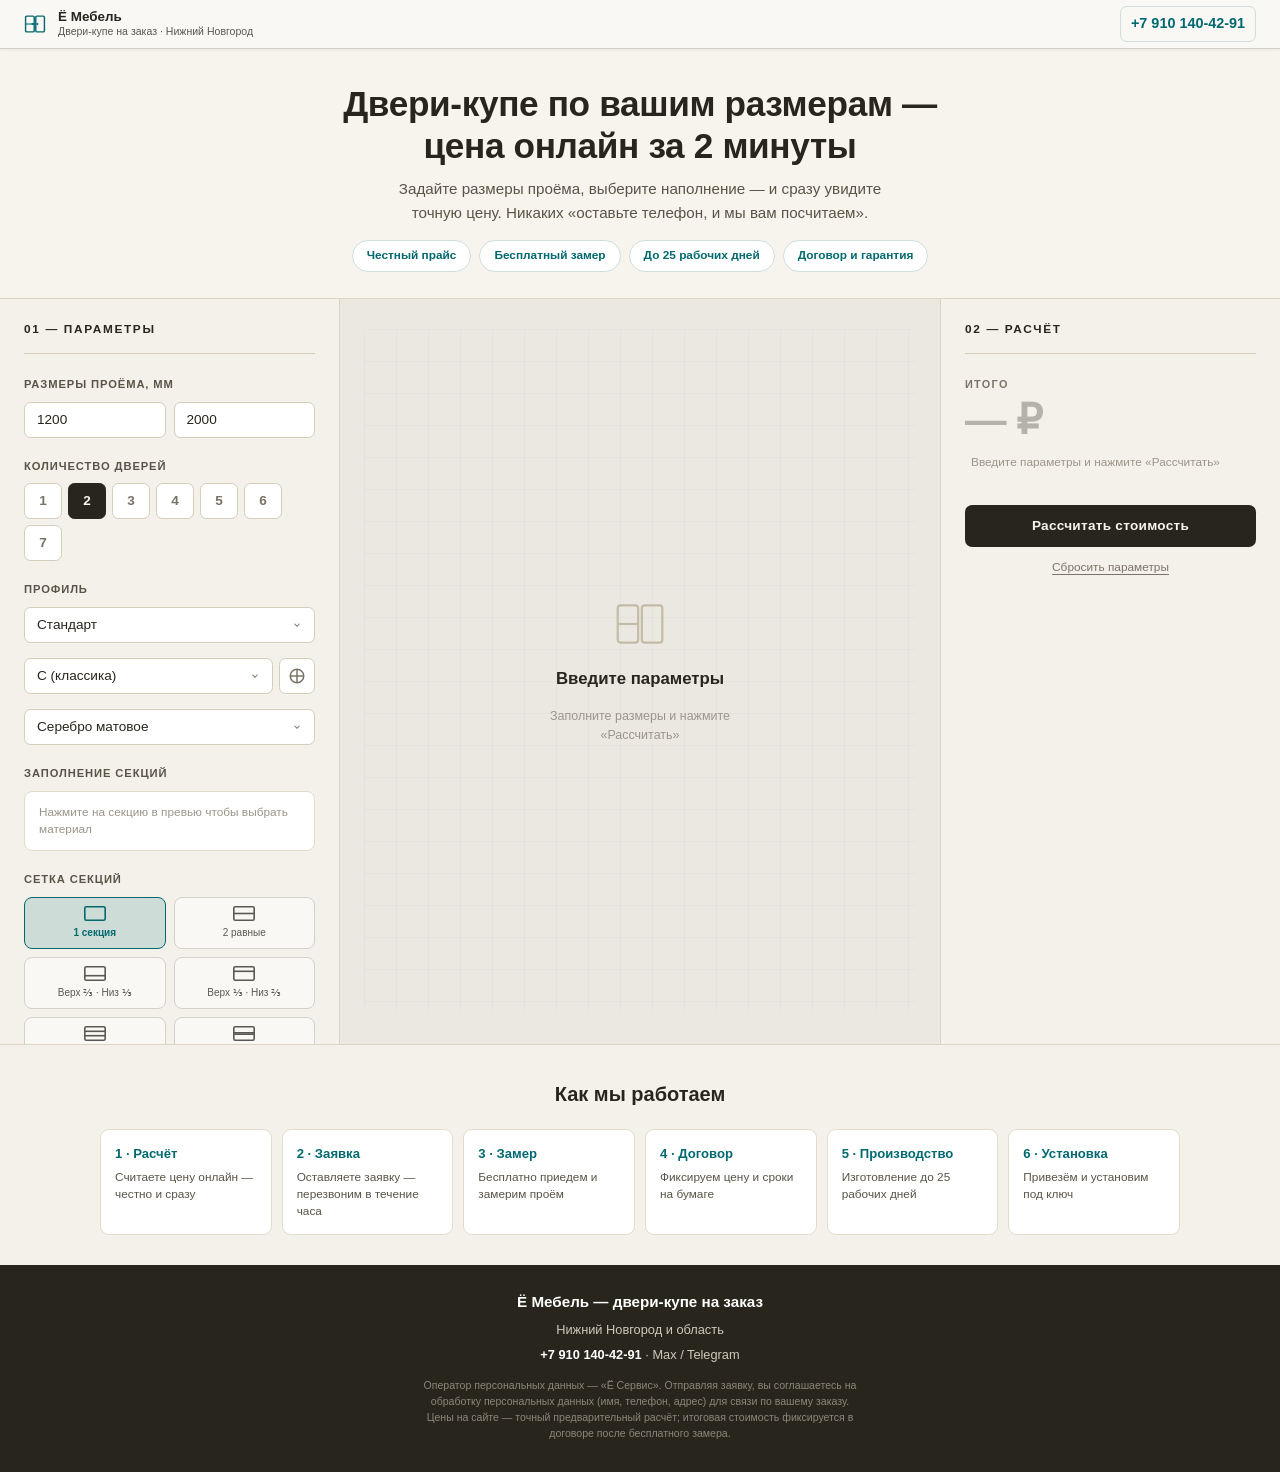
==== commit 523c90d4: "client: OG/JSON-LD meta for link previews and maps; order backend constant cleaned" ====
--- a/client/index.html
+++ b/client/index.html
@@ -5,6 +5,14 @@
 <meta name="viewport" content="width=device-width, initial-scale=1.0">
 <title>Двери-купе на заказ в Нижнем Новгороде — цена онлайн за 2 минуты | Ё Мебель</title>
 <meta name="description" content="Рассчитайте двери-купе по своим размерам онлайн: точная цена сразу, без звонков. Бесплатный замер по Нижнему Новгороду и области, изготовление до 25 рабочих дней, установка под ключ.">
+<meta property="og:title" content="Двери-купе на заказ в Нижнем Новгороде — цена онлайн за 2 минуты">
+<meta property="og:description" content="Ё Мебель: рассчитайте точную цену дверей-купе по своим размерам. Бесплатный замер, изготовление до 25 рабочих дней, установка под ключ.">
+<meta property="og:type" content="website">
+<meta property="og:url" content="https://keppochka-nwr.github.io/kupe-calc/client/">
+<meta property="og:locale" content="ru_RU">
+<script type="application/ld+json">
+{"@context":"https://schema.org","@type":"LocalBusiness","name":"Ё Мебель — двери-купе на заказ","telephone":"+79101404291","areaServed":"Нижний Новгород и область","url":"https://keppochka-nwr.github.io/kupe-calc/client/","priceRange":"₽₽"}
+</script>
 <!-- Шрифт Satoshi (Fontshare CDN) отключён — приложение работает оффлайн с USB.
      Fallback: Helvetica Neue → Arial → системный sans-serif. См. --font в css/main.css. -->
 <link rel="stylesheet" href="css/main.css?v=client1">
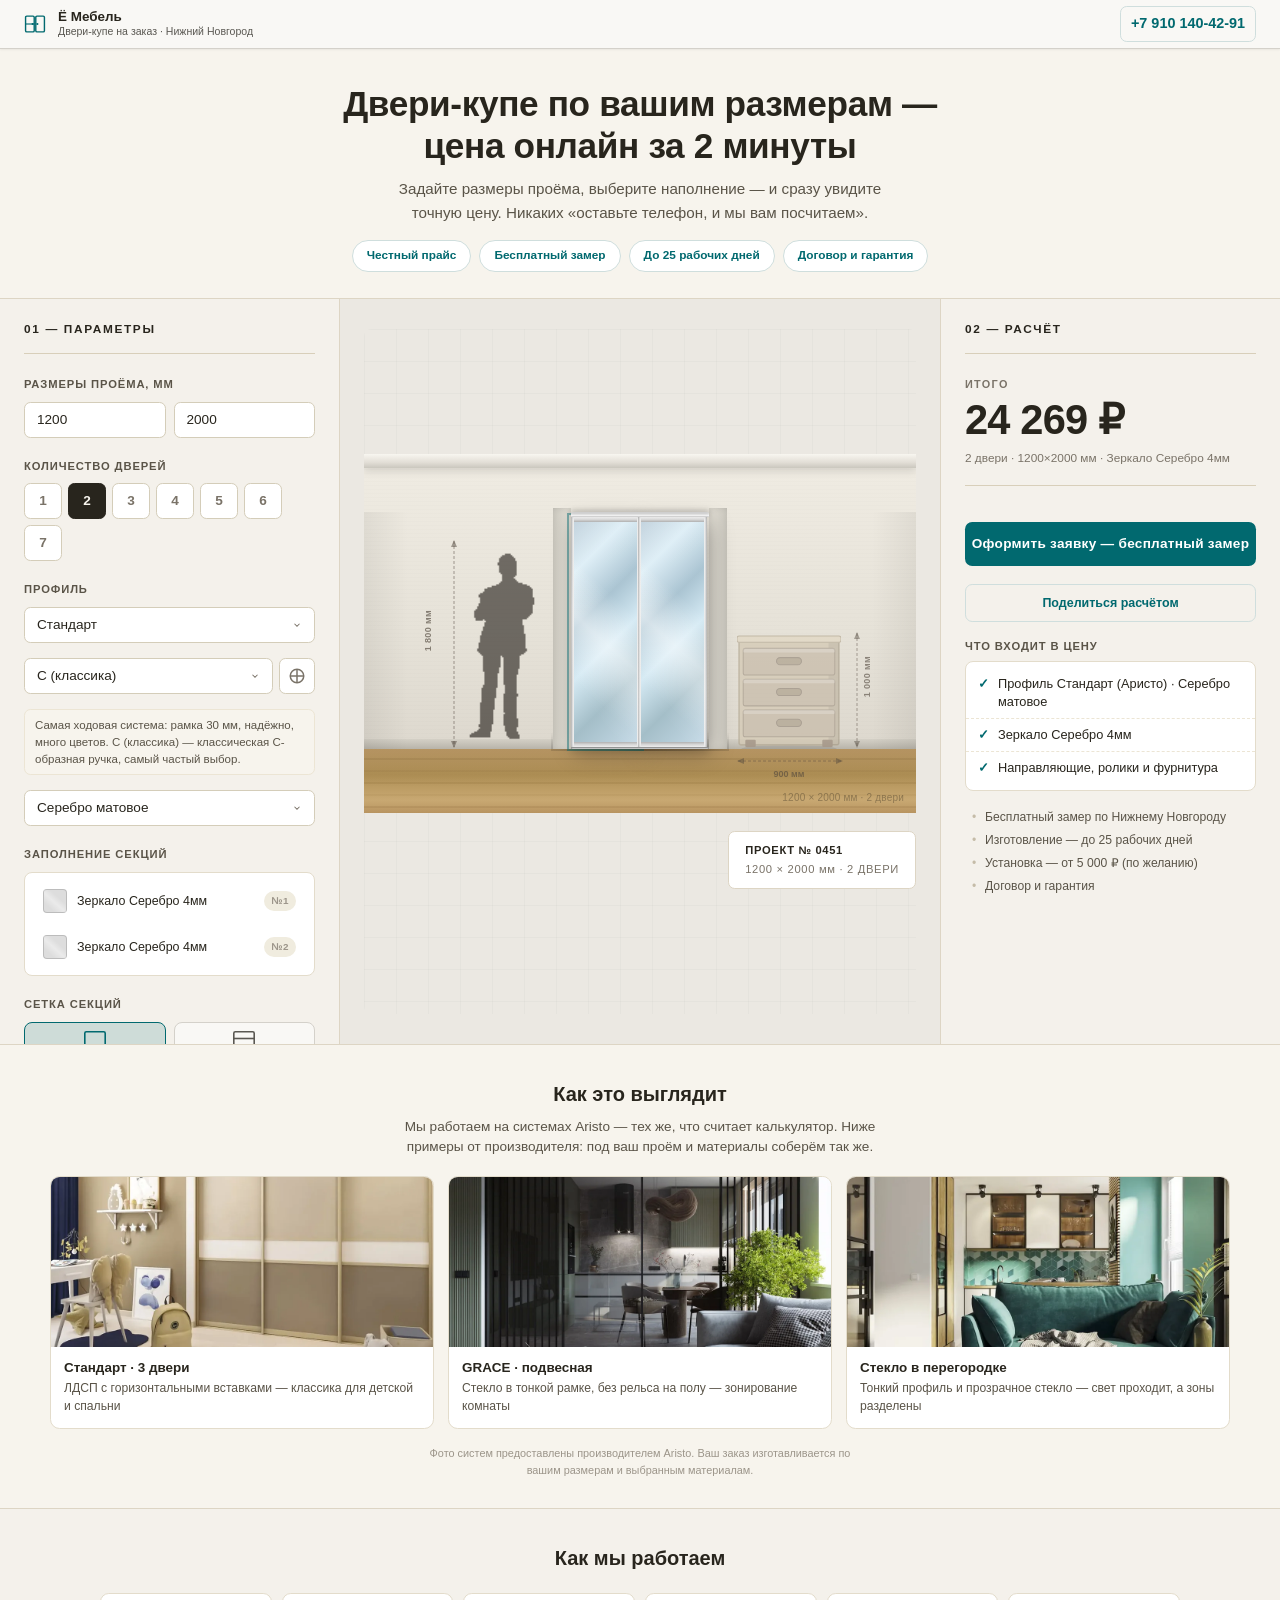
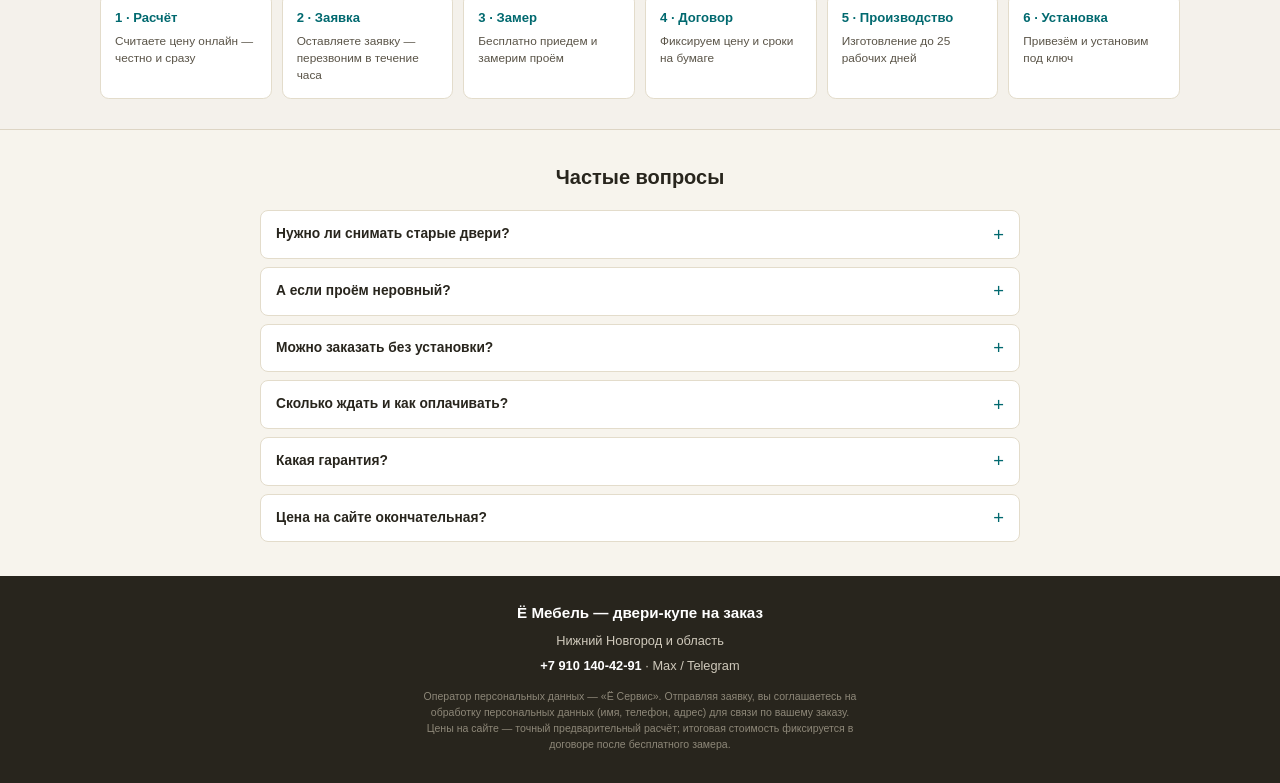
==== commit 61926658: "client: fix soft-close price label, drop manual-price mode, plain-language options, instant price, p" ====
--- a/client/index.html
+++ b/client/index.html
@@ -107,7 +107,7 @@
                 <svg width="14" height="14" viewBox="0 0 24 24" fill="none" stroke="currentColor" stroke-width="2"><rect x="3" y="3" width="8" height="18" rx="1.5"/><rect x="13" y="3" width="8" height="18" rx="1.5" opacity=".35" stroke-dasharray="3 2"/></svg>
                 Одиночная перегородка
               </div>
-              <div class="tog-desc">Оплачивается 1 дверь</div>
+              <div class="tog-desc">Одна дверь, вторая половина проёма остаётся открытой</div>
             </div>
             <label class="toggle"><input type="checkbox" id="singlePartition"><span class="t-slider"></span></label>
           </div>
@@ -122,6 +122,7 @@
               <svg width="18" height="18" viewBox="0 0 24 24" fill="none" stroke="currentColor" stroke-width="2"><circle cx="12" cy="12" r="9"/><line x1="12" y1="3" x2="12" y2="21"/><line x1="3" y1="12" x2="21" y2="12"/></svg>
             </button>
           </div>
+          <div class="profile-help" id="profileHelp"></div>
           <select class="kupe-sel" id="profileColor" onchange="onProfileColorChange()" style="margin-top:8px" title="Цвет профиля"></select>
           <input type="hidden" id="profMarkup" value="0">
         </div>
@@ -152,14 +153,14 @@
           <div class="tog-row">
             <div>
               <div class="tog-lbl">Доводчик</div>
-              <div class="tog-desc">+7 000 ₽ за дверь</div>
+              <div class="tog-desc" id="softCloseDesc">Двери закрываются плавно, без хлопка</div>
             </div>
             <label class="toggle"><input type="checkbox" id="softClose"><span class="t-slider"></span></label>
           </div>
           <div class="tog-row" id="complexRow" style="display:none;margin-top:6px">
             <div>
-              <div class="tog-lbl">Сложная сборка <span class="badge badge-w" style="margin-left:5px">Авто</span></div>
-              <div class="tog-desc" id="complexDesc">+6 000 ₽ за дверь (более 4 вставок)</div>
+              <div class="tog-lbl">Двери со вставками <span class="badge badge-w" style="margin-left:5px">Авто</span></div>
+              <div class="tog-desc" id="complexDesc">Доплата за сборку двери с несколькими вставками</div>
             </div>
             <label class="toggle"><input type="checkbox" id="complexWork" disabled checked><span class="t-slider"></span></label>
           </div>
@@ -265,6 +266,27 @@
 
   </div>
 
+  <!-- CLIENT: примеры на системах Aristo (фото производителя, не выдаём за свои работы) -->
+  <section class="client-gallery-wrap">
+    <h2>Как это выглядит</h2>
+    <p class="client-gallery-lead">Мы работаем на системах Aristo — тех же, что считает калькулятор. Ниже примеры от производителя: под ваш проём и материалы соберём так же.</p>
+    <div class="client-gallery">
+      <figure class="client-gal-item">
+        <img src="assets/gallery/standart.webp" alt="Трёхдверный шкаф-купе с горизонтальными вставками" loading="lazy" width="1400" height="442">
+        <figcaption><b>Стандарт · 3 двери</b>ЛДСП с горизонтальными вставками — классика для детской и спальни</figcaption>
+      </figure>
+      <figure class="client-gal-item">
+        <img src="assets/gallery/grace.webp" alt="Подвесная система GRACE — стеклянная перегородка" loading="lazy" width="1400" height="442">
+        <figcaption><b>GRACE · подвесная</b>Стекло в тонкой рамке, без рельса на полу — зонирование комнаты</figcaption>
+      </figure>
+      <figure class="client-gal-item">
+        <img src="assets/gallery/modul.webp" alt="Стеклянные раздвижные перегородки в интерьере" loading="lazy" width="1400" height="442">
+        <figcaption><b>Стекло в перегородке</b>Тонкий профиль и прозрачное стекло — свет проходит, а зоны разделены</figcaption>
+      </figure>
+    </div>
+    <p class="client-gallery-note">Фото систем предоставлены производителем Aristo. Ваш заказ изготавливается по вашим размерам и выбранным материалам.</p>
+  </section>
+
   <!-- CLIENT: как мы работаем -->
   <section class="client-steps-wrap">
     <h2>Как мы работаем</h2>
@@ -278,6 +300,37 @@
     </div>
   </section>
 
+  <!-- CLIENT: частые вопросы -->
+  <section class="client-faq-wrap">
+    <h2>Частые вопросы</h2>
+    <div class="client-faq">
+      <details class="faq-item">
+        <summary>Нужно ли снимать старые двери?</summary>
+        <p>Нет, это наша работа. При установке демонтируем старые двери и направляющие и увезём их, если попросите. Сам шкаф трогать не придётся — двери-купе меняются отдельно от корпуса.</p>
+      </details>
+      <details class="faq-item">
+        <summary>А если проём неровный?</summary>
+        <p>Так бывает почти всегда — стены и пол редко идеальны. Именно поэтому мы делаем бесплатный замер: замерщик снимает проём в нескольких точках и учитывает завал. Двери изготавливаются по факту, а не по вашим прикидкам, поэтому финальные размеры могут немного отличаться от расчёта на сайте.</p>
+      </details>
+      <details class="faq-item">
+        <summary>Можно заказать без установки?</summary>
+        <p>Да. Установка — по желанию, галочка в заявке. Если ставите сами, привезём двери с направляющими и крепежом, останется закрепить рельсы и завести полотна. Замер всё равно рекомендуем сделать нам — ошибка в размерах обойдётся дороже монтажа.</p>
+      </details>
+      <details class="faq-item">
+        <summary>Сколько ждать и как оплачивать?</summary>
+        <p>До 25 рабочих дней с момента подписания договора. Оплата в два этапа: предоплата при заключении договора после замера и остаток после установки. Цена фиксируется в договоре и потом не меняется.</p>
+      </details>
+      <details class="faq-item">
+        <summary>Какая гарантия?</summary>
+        <p>Гарантия на изделие и работу фиксируется в договоре. Профили Aristo рассчитаны на десятки тысяч открываний; если что-то пойдёт не так — приедем и разберёмся.</p>
+      </details>
+      <details class="faq-item">
+        <summary>Цена на сайте окончательная?</summary>
+        <p>Это точный расчёт по вашим размерам и выбранным материалам — мы не занижаем цифру, чтобы заманить на замер. Итог может измениться только если после замера поменяются размеры или вы сами выберете другое наполнение. Доставка и установка считаются отдельно.</p>
+      </details>
+    </div>
+  </section>
+
   <!-- CLIENT: футер -->
   <footer class="client-footer">
     <div class="client-footer-brand">Ё Мебель — двери-купе на заказ</div>
@@ -292,7 +345,10 @@
       <span class="kupe-mbar-lbl">Итого</span>
       <span class="kupe-mbar-price" id="kupeMobileTotal">— ₽</span>
     </button>
-    <button type="button" class="kupe-mbar-calc" onclick="kupeMobileCalc()">Рассчитать</button>
+    <a class="kupe-mbar-call" href="tel:+79101404291" aria-label="Позвонить">
+      <svg width="20" height="20" viewBox="0 0 24 24" fill="none" stroke="currentColor" stroke-width="2"><path d="M22 16.92v3a2 2 0 0 1-2.18 2 19.79 19.79 0 0 1-8.63-3.07 19.5 19.5 0 0 1-6-6 19.79 19.79 0 0 1-3.07-8.67A2 2 0 0 1 4.11 2h3a2 2 0 0 1 2 1.72c.13.96.36 1.9.7 2.81a2 2 0 0 1-.45 2.11L8.09 9.91a16 16 0 0 0 6 6l1.27-1.27a2 2 0 0 1 2.11-.45c.9.34 1.85.57 2.81.7A2 2 0 0 1 22 16.92z"/></svg>
+    </a>
+    <button type="button" class="kupe-mbar-calc" id="kupeMobileCta" onclick="kupeMobileCalc()">Рассчитать</button>
   </div>
 </div>
 
--- a/client/css/main.css
+++ b/client/css/main.css
@@ -1022,6 +1022,83 @@
   display:flex;align-items:center;justify-content:center;
 }
 
+/* Подсказка по профилю */
+.profile-help{
+  font-size:.72rem;line-height:1.45;color:#5a5448;
+  background:#f7f4ed;border:1px solid #ece5d4;border-radius:.4rem;
+  padding:7px 10px;margin-top:8px;
+}
+
+/* Кнопка «Поделиться расчётом» */
+.client-share-btn{
+  width:100%;height:38px;margin-top:-2px;
+  background:transparent;color:#01696f;
+  border:1px solid #cfdedd;border-radius:.45rem;
+  font-size:.78rem;font-weight:700;cursor:pointer;transition:all .15s;
+}
+.client-share-btn:hover{background:#eef5f4;border-color:#01696f}
+
+/* Галерея примеров */
+.client-gallery-wrap{
+  background:#f7f4ed;border-top:1px solid #ddd5c4;
+  padding:34px 24px 30px;
+}
+.client-gallery-wrap h2{
+  text-align:center;font-size:1.25rem;font-weight:800;color:#28251d;margin:0 0 8px;
+}
+.client-gallery-lead{
+  text-align:center;font-size:.85rem;color:#5a5448;line-height:1.5;
+  max-width:64ch;margin:0 auto 18px;
+}
+.client-gallery{
+  display:grid;grid-template-columns:repeat(auto-fit,minmax(280px,1fr));
+  gap:14px;max-width:1180px;margin:0 auto;
+}
+.client-gal-item{
+  margin:0;background:#fff;border:1px solid #e3dccb;border-radius:.6rem;
+  overflow:hidden;display:flex;flex-direction:column;
+}
+.client-gal-item img{
+  width:100%;height:170px;object-fit:cover;display:block;background:#ece7dc;
+}
+.client-gal-item figcaption{
+  padding:11px 13px 13px;font-size:.76rem;color:#5a5448;line-height:1.45;
+  display:flex;flex-direction:column;gap:3px;
+}
+.client-gal-item figcaption b{font-size:.84rem;color:#28251d;font-weight:800}
+.client-gallery-note{
+  text-align:center;font-size:.68rem;color:#9c958a;margin:16px auto 0;max-width:70ch;line-height:1.5;
+}
+
+/* Частые вопросы */
+.client-faq-wrap{
+  background:#f7f4ed;border-top:1px solid #ddd5c4;padding:32px 24px 34px;
+}
+.client-faq-wrap h2{
+  text-align:center;font-size:1.25rem;font-weight:800;color:#28251d;margin:0 0 18px;
+}
+.client-faq{max-width:760px;margin:0 auto;display:flex;flex-direction:column;gap:8px}
+.faq-item{
+  background:#fff;border:1px solid #e3dccb;border-radius:.5rem;overflow:hidden;
+}
+.faq-item summary{
+  cursor:pointer;list-style:none;padding:13px 40px 13px 15px;
+  font-size:.86rem;font-weight:700;color:#28251d;position:relative;user-select:none;
+}
+.faq-item summary::-webkit-details-marker{display:none}
+.faq-item summary::after{
+  content:'+';position:absolute;right:15px;top:50%;transform:translateY(-50%);
+  font-size:1.15rem;font-weight:400;color:#01696f;line-height:1;
+}
+.faq-item[open] summary::after{content:'−'}
+.faq-item summary:hover{background:#faf8f3}
+.faq-item p{
+  padding:0 15px 14px;font-size:.8rem;line-height:1.6;color:#5a5448;margin:0;
+}
+
+/* Кнопка звонка в мобильной панели */
+.kupe-mbar-call{display:none}
+
 /* Как мы работаем + футер */
 .client-steps-wrap{
   background:#f4f1eb;border-top:1px solid #ddd5c4;
@@ -1059,4 +1136,15 @@
   .order-row-2{grid-template-columns:1fr}
   .client-hdr-phone{font-size:.8rem;padding:5px 8px}
   .order-field .kupe-inp{height:44px;font-size:16px}
-}
+  .client-gallery-wrap,.client-faq-wrap{padding:26px 14px}
+  .client-gal-item img{height:150px}
+  .faq-item summary{padding:14px 40px 14px 14px}
+  .client-share-btn{height:44px}
+  /* Кнопка звонка рядом с CTA */
+  .kupe-mbar-call{
+    display:flex;align-items:center;justify-content:center;flex-shrink:0;
+    width:44px;height:44px;border-radius:.45rem;
+    background:rgba(247,244,237,.14);color:#f7f4ed;text-decoration:none;
+  }
+  .kupe-mbar-call:active{opacity:.7}
+}
